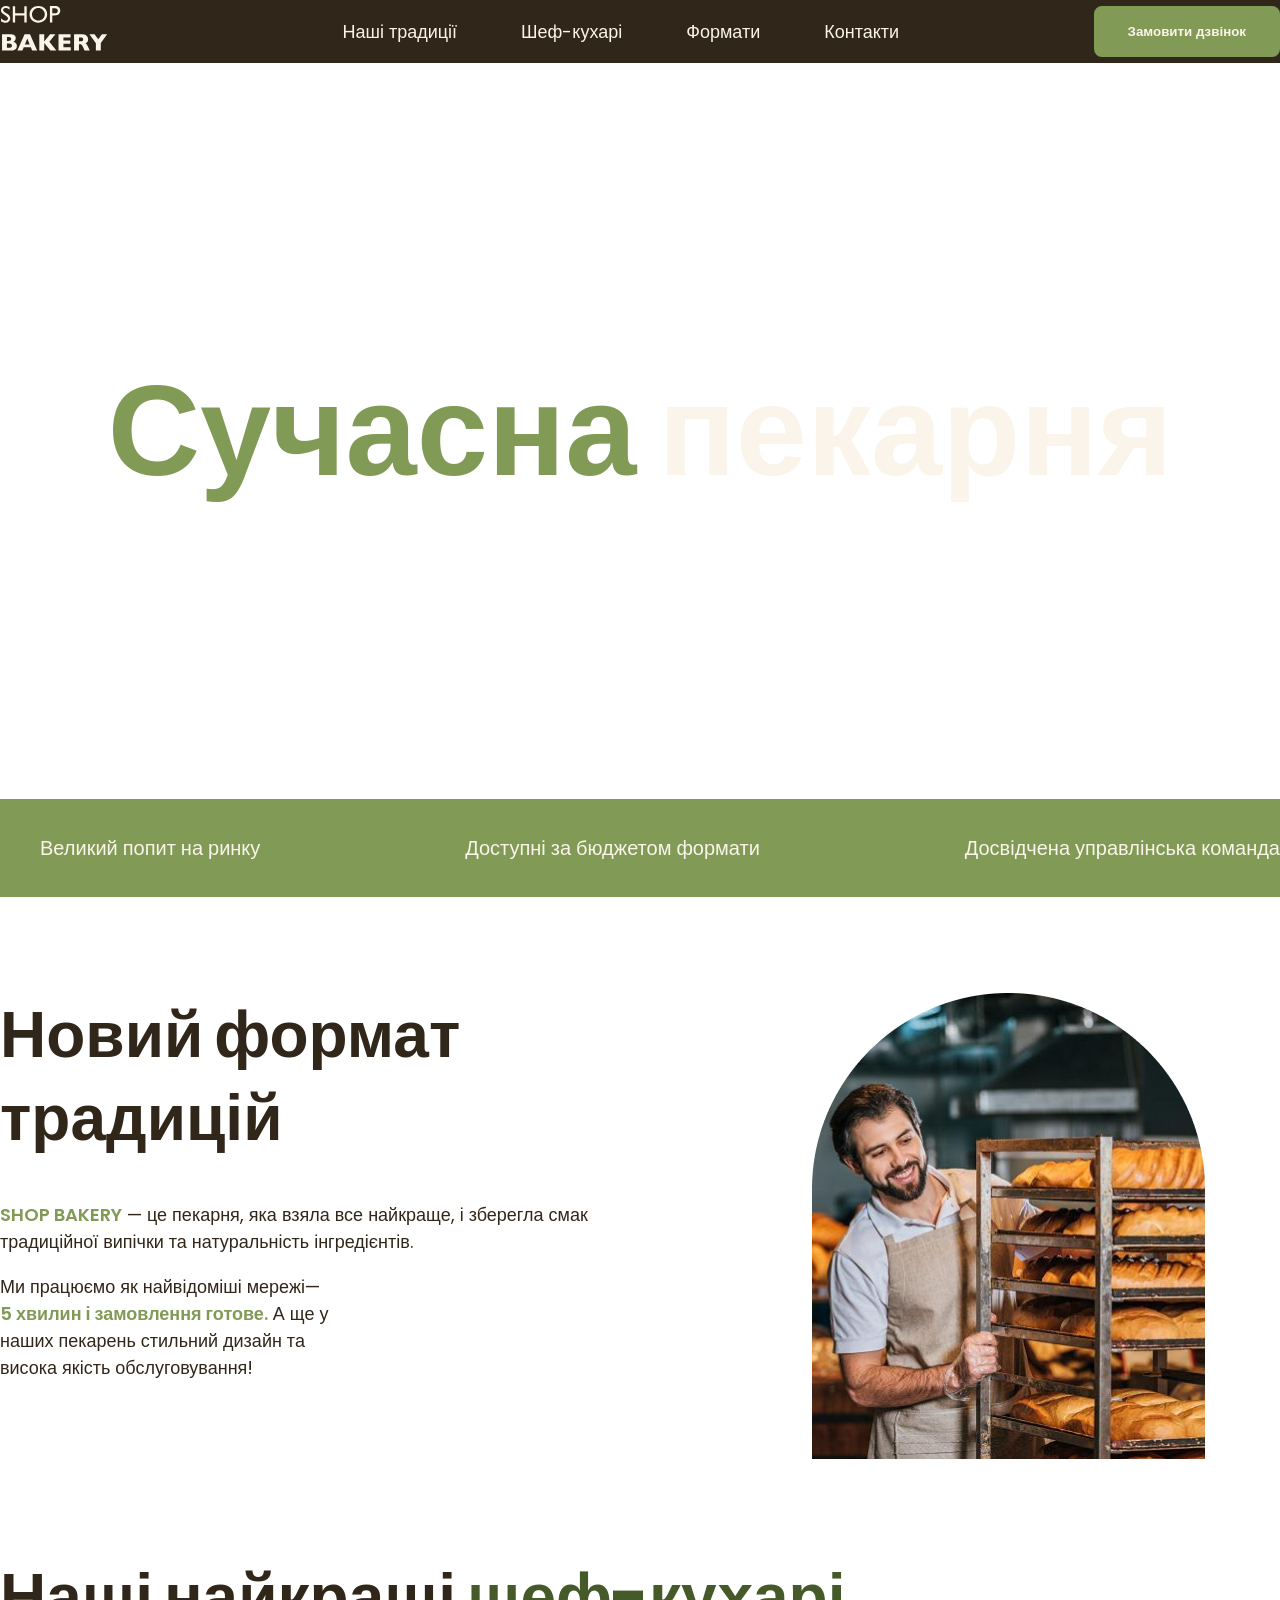
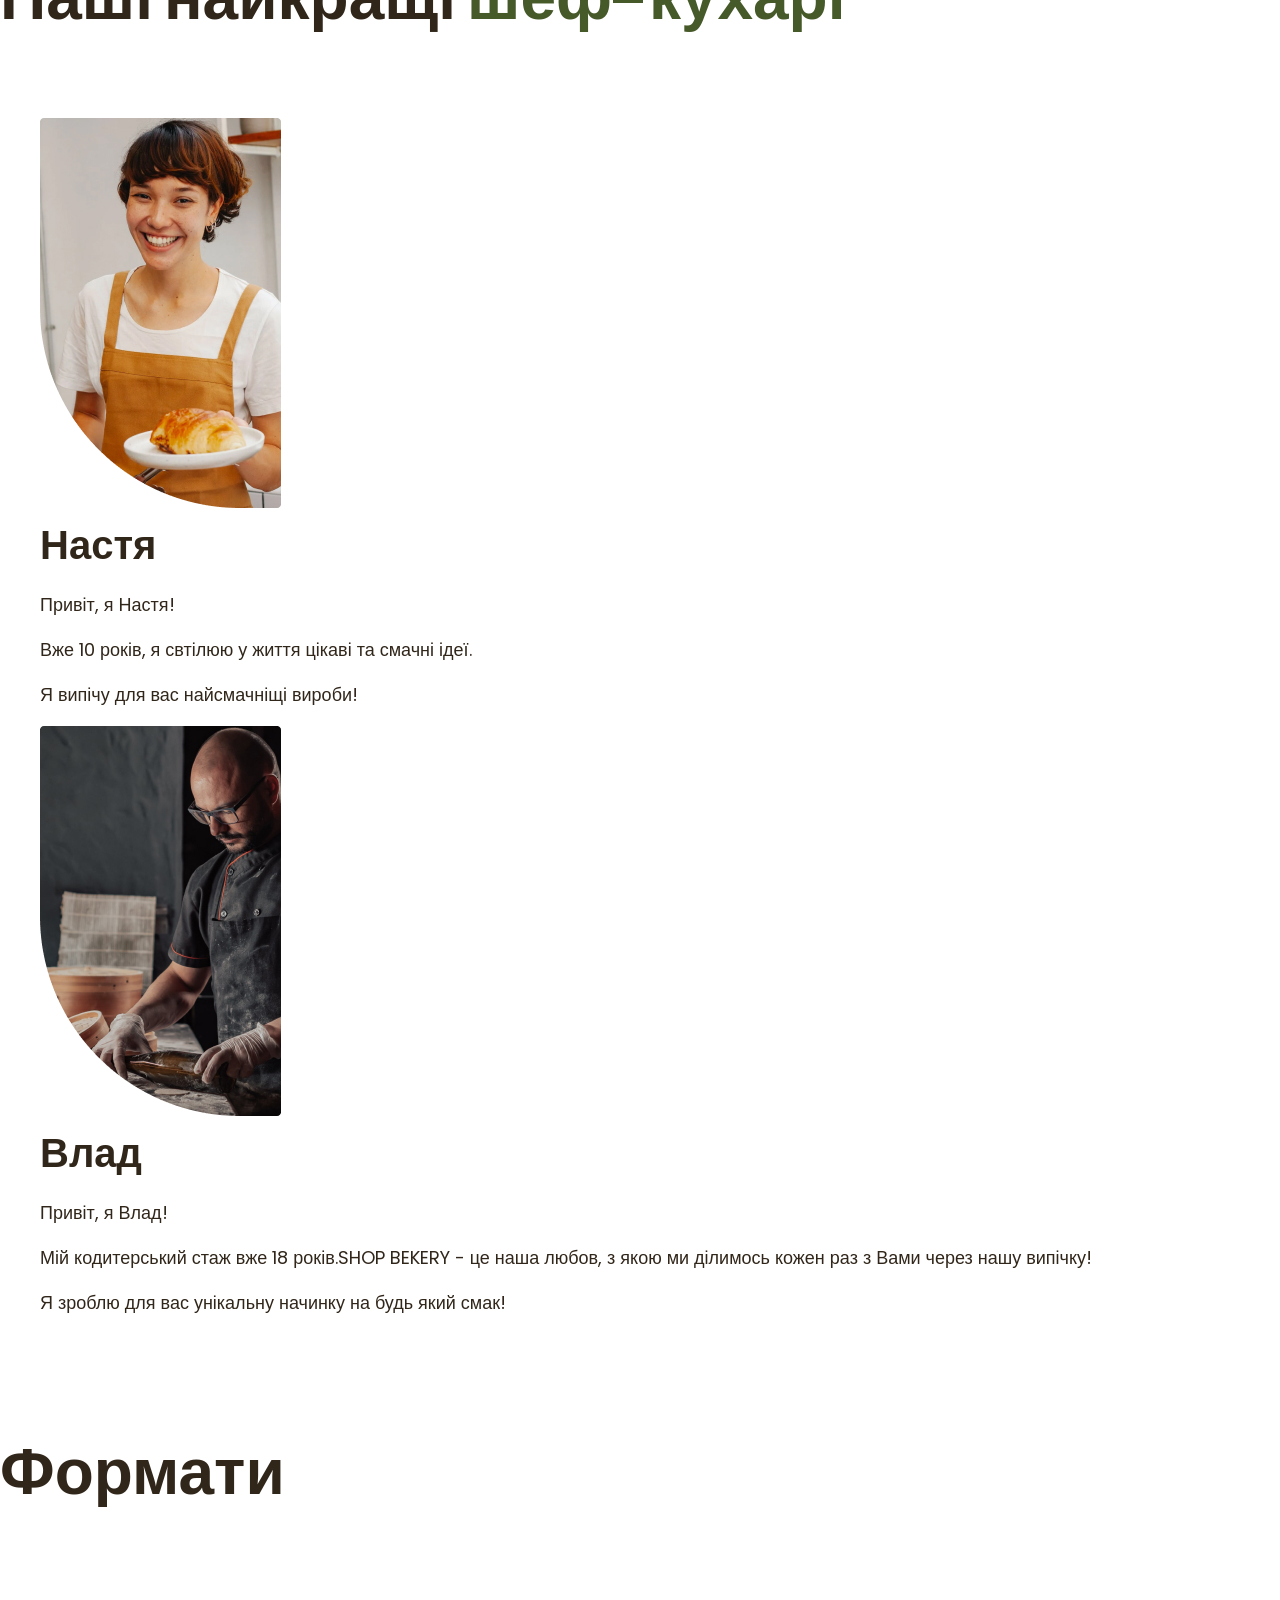
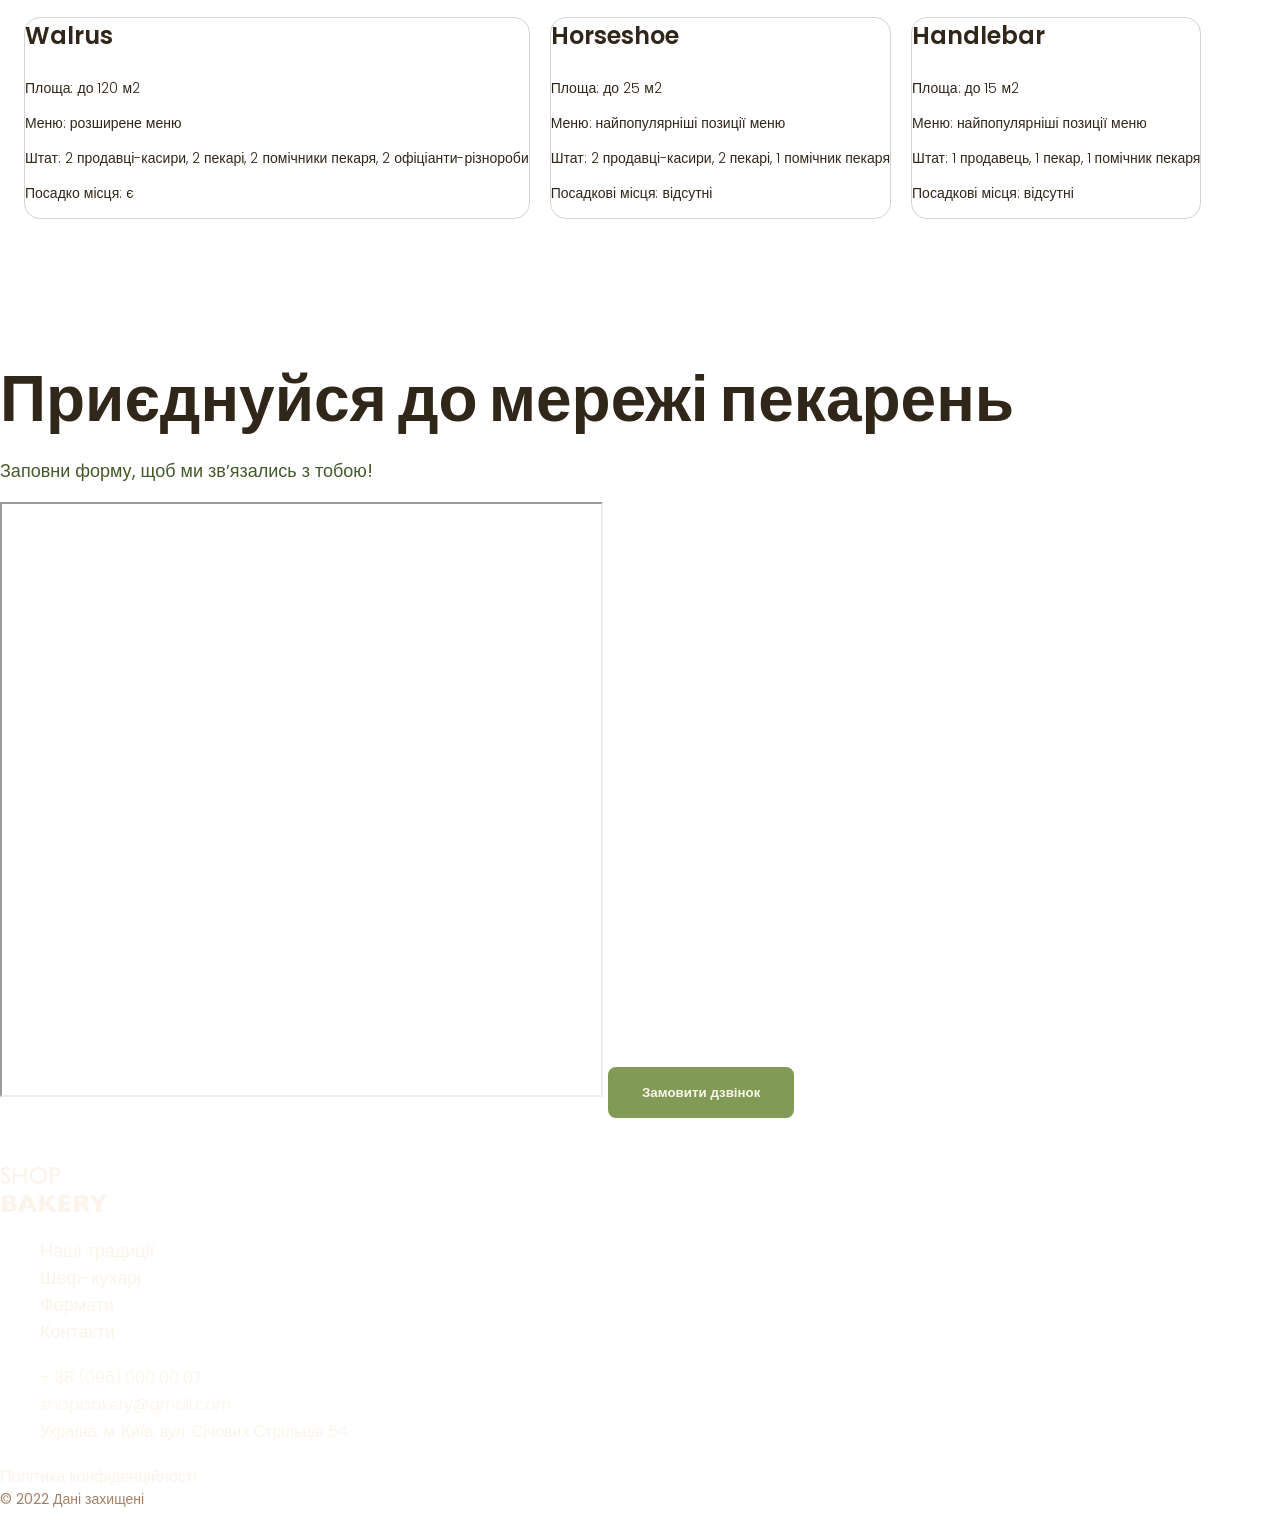
==== index.html @ 402d06da "CSS Flexbox" ====
<!DOCTYPE html>
<html lang="uk">
  <head>
    <link rel="stylesheet" href="styles.css" />
    <meta charset="UTF-8" />
    <meta name="viewport" content="width=device-width, initial-scale=1.0" />
    <title>Сучасна пекарня</title>
    <link rel="preconnect" href="https://fonts.googleapis.com" />
    <link rel="preconnect" href="https://fonts.gstatic.com" crossorigin />
    <link
      href="https://fonts.googleapis.com/css2?family=Poppins:wght@300;400;600;900&display=swap"
      rel="stylesheet"
    />
  </head>
  <body>
    <header class="heder">
      <div class="container">
        <div class="heder-container">
          <nav class="heder-nav">
            <a href="./index.html">
              <img src="./img/logo.svg" alt="logo Сучасна пекарня" />
            </a>
            <ul class="header-menu">
              <li>
                <a class="link" href="#traditions-section">Наші традиції</a>
              </li>
              <li><a class="link" href="#cookers-section">Шеф-кухарі</a></li>
              <li><a class="link" href="#forma-section">Формати</a></li>
              <li><a class="link" href="#contact-section">Контакти</a></li>
            </ul>
          </nav>
          <button class="button" type="button">Замовити дзвінок</button>
        </div>
      </div>
    </header>
    <main>
      <section class="hero-section">
        <div class="container">
          <h1 class="hero-title">
            <span class="accent">Сучасна</span> пекарня
          </h1>
        </div>
      </section>
      <section class="advantages-section">
        <div class="container">
          <h2 class="hidden">Наші переваги</h2>
          <ul class="advantagest-list">
            <li class="advantagest-item">Великий попит на ринку</li>
            <li class="advantagest-item">Доступні за бюджетом формати</li>
            <li class="advantagest-item">Досвідчена управлінська команда</li>
          </ul>
        </div>
      </section>
      <section class="traditions-section section" id="traditions-section">
        <div class="container">
          <div class="tradition-container">
            <div class="tradition-content">
            <h2 class="traditions-title sectoin-title">
              Новий формат традицій
            </h2>
            <p class="traditions-text">
              <span lang="en" class="brand uppercase">shop bakery</span> — це
              пекарня, яка взяла все найкраще, і зберегла смак <br> традиційної
              випічки та натуральність інгредієнтів.
            </p>
            <p class="traditions-text">
              Ми працюємо як найвідоміші мережі—
              <span class="brand">5 хвилин і замовлення готове.</span>
              А ще у наших пекарень стильний дизайн та висока якість
              обслуговування!
            </p>
            </div>
              <img src="./img/pecar-man.jpg" alt="чоловік пекар" />
            
          </div>
        </div>
      </section>
      <section class="section" id="cookers-section">
        <div class="container">
          <h2 class="cookers-h2 sectoin-title">
            Наші найкращі <span class="accent">шеф-кухарі</span>
          </h2>
          <ul>
            <li>
              <article>
                <img src="./img/nast9.jpg" alt="Настя" />
                <h3 class="cookers-title">Настя</h3>
                <p>Привіт, я Настя!</p>
                <p>Вже 10 років, я свтілюю у життя цікаві та смачні ідеї.</p>
                <p>Я випічу для вас найсмачніщі вироби!</p>
              </article>
            </li>
            <li>
              <article>
                <img src="./img/vlad.jpg" alt="Влад" />
                <h3 class="cookers-title">Влад</h3>
                <p>Привіт, я Влад!</p>
                <p>
                  Мій кодитерський стаж вже 18 років.SHOP BEKERY - це наша
                  любов, з якою ми ділимось кожен раз з Вами через нашу випічку!
                </p>
                <p>Я зроблю для вас унікальну начинку на будь який смак!</p>
              </article>
            </li>
          </ul>
        </div>
      </section>
      <section class="section" id="forma-section">
        <div class="container">
          <h2 class="format-h2 sectoin-title">Формати</h2>
          <ul class="format-list">
            <li>
              <article class="format-card">
                <h3 lang="en" class="format-title">Walrus</h3>
                <div class="format-text">
                  <p>Площа: до 120 м2</p>
                  <p>Меню: розширене меню</p>
                  <p>
                    Штат: 2 продавці-касири, 2 пекарі, 2 помічники пекаря, 2
                    офіціанти-різнороби
                  </p>
                  <p>Посадко місця: є</p>
                </div>
              </article>
            </li>
            <li>
              <article class="format-card">
                <h3 lang="en" class="format-title">Horseshoe</h3>
                <div class="format-text">
                  <p>Площа: до 25 м2</p>
                  <p>Меню: найпопулярніші позиції меню</p>
                  <p>Штат: 2 продавці-касири, 2 пекарі, 1 помічник пекаря</p>
                  <p>Посадкові місця: відсутні</p>
                </div>
              </article class="format-card">
            </li>
            <li>
              <article class="format-card">
                <h3 lang="en" class="format-title">Handlebar</h3>
                <div class="format-text">
                  <p>Площа: до 15 м2</p>
                  <p>Меню: найпопулярніші позиції меню</p>
                  <p>Штат: 1 продавець, 1 пекар, 1 помічник пекаря</p>
                  <p>Посадкові місця: відсутні</p>
                </div>
              </article>
            </li>
          </ul>
        </div>
      </section>
      <section class="section" id="contact-section">
        <div class="container">
          <h2 class="contact-title sectoin-title">
            Приєднуйся до мережі пекарень
          </h2>
          <p class="section-listed">
            Заповни форму, щоб ми звʼязались з тобою!
          </p>
          <iframe
            src="https://www.google.com/maps/embed?pb=!1m18!1m12!1m3!1d6041.445000286979!2d30.484851695589185!3d50.45758835820487!2m3!1f0!2f0!3f0!3m2!1i1024!2i768!4f13.1!3m3!1m2!1s0x40d4ce637bfe1717%3A0x5370c2254ad1b952!2z0YPQuy4g0KHQtdGH0LXQstGL0YUg0KHRgtGA0LXQu9GM0YbQvtCyLCA1NCwg0JrQuNC10LIsIDAyMDAw!5e0!3m2!1sru!2sua!4v1701702461456!5m2!1sru!2sua"
            width="603"
            height="595"
            allowfullscreen=""
            loading="lazy"
            referrerpolicy="no-referrer-when-downgrade"
          ></iframe>
          <button class="button" type="button">Замовити дзвінок</button>
        </div>
      </section>
    </main>
    <footer>
      <div class="container">
        <nav>
          <a href="./index.html">
            <img src="./img/logo.svg" alt="logo Сучасна пекарня" />
          </a>
          <ul>
            <li>
              <a class="link" href="#traditions-section">Наші традиції</a>
            </li>
            <li><a class="link" href="#cookers-section">Шеф-кухарі</a></li>
            <li><a class="link" href="#forma-section">Формати</a></li>
            <li><a class="link" href="#contact-section">Контакти</a></li>
          </ul>
        </nav>
        <address>
          <ul>
            <li>
              <a class="adres-link" href="tel:+380960000007"
                >+ 38 (096) 000 00 07</a
              >
            </li>
            <li>
              <a class="adres-link" href="mailto:shopbakery@gmail.com"
                >shopbakery@gmail.com</a
              >
            </li>
            <li>
              <a
                class="adres-link"
                href="https://maps.app.goo.gl/jxz8nroeP9KBY1YF8"
                target="_blank"
                >Україна, м. Київ, вул. Січових Стрільців 54</a
              >
            </li>
            <li>
              <a href="#">
                <!-- Instagram icon -->
              </a>
            </li>
            <li>
              <a href="#">
                <!-- facebook icon -->
              </a>
            </li>
          </ul>
          <a class="adres-link" href="#" target="_blank"
            >Політика конфіденційності</a
          >
          <p class="adres-copyright">&copy; 2022 Дані захищені</p>
        </address>
      </div>
    </footer>
  </body>
</html>
---- styles.css ----
/* container */
:root {
  --color-primary-dark: #31261a;
  --color-primary-light: #faf4ea;
  --color-brand-dark: #465929;
  --color-brand-light: #819b57;
}

/* Bace */
* {
  box-sizing: border-box;
}
body {
  color: var(--color-primary-dark);
  font-family: "Poppins", sans-serif;
  font-size: 18px;
  font-weight: 400;
  line-height: 1.5;
  margin: 0;
}
address {
  font-style: normal;
}
ul {
  list-style-type: none;
}
h1,
h2,
h3,
h4,
h5,
h6,
p {
  margin-top: 0;
}
.hidden {
  position: absolute;
  left: -10000px;
  top: auto;
  width: 1px;
  height: 1px;
  overflow: hidden;
}
.container {
  width: 100%;
  max-width: 1300px;
  margin: 0 auto;
}
/* button */
.button {
  color: var(--color-primary-light);
  background: var(--color-brand-light);
  border: 2px solid var(--color-brand-light);
  border-radius: 8px;
  cursor: pointer;
  font-weight: 600;
  padding: 16px 32px;
}
.button:hover {
  background-color: transparent;
  color: var(--color-brand-dark);
}
/* link */
.link {
  color: var(--color-primary-light);
  text-decoration: none;
}
.link:hover {
  color: var(--color-brand-light);
}
/* Heder */

.header-menu {
  display: flex;
  gap: 64px;
  flex-grow: 1;
  justify-content: center;
}
.heder-container {
  display: flex;
  align-items: center;
  gap: 40px;
}
.heder-nav {
  display: flex;
  align-items: center;
  flex-grow: 1;
  gap: 40px;
}
.heder {
  background-color: #31261a;
}
/* Hero section */
.hero-title {
  color: var(--color-primary-light);
  text-align: center;
  font-size: 128px;
  font-weight: 900;
  margin-bottom: 0;
}
.hero-title .accent {
  color: var(--color-brand-light);
}
.sectoin-title .accent {
  color: var(--color-brand-dark);
}
/* Advantages section */
.advantagest-list {
  display: flex;
  justify-content: space-between;

  gap: 40px;
}
.advantagest-item {
  color: var(--color-primary-light);
  font-size: 20px;
  font-weight: 300;
}
.sectoin-title {
  color: var(--color-primary-dark);
  font-size: 64px;
  font-weight: 900;
  line-height: 1.3;
}
/* traditions-section */
.traditions-text .brand {
  color: var(--color-brand-light);
  font-weight: 600;
}
.traditions-text .uppercase {
  color: var(--color-brand-light);
  text-transform: uppercase;
  font-weight: 600;
}
/* cookers-section */
.cookers-title {
  font-weight: 600;
  font-size: 40px;
  margin-bottom: 16px;
}
/* format */
.format-h2 {
  margin-bottom: 80px;
}
.format-title {
  /* color: var(--color-primary-light); */
  font-weight: 600;
  font-size: 24px;
}
.format-text {
  /* color: var(--color-primary-light); */
  font-weight: 300;
  font-size: 14px;
}
.section-listed {
  color: var(--color-brand-dark);
}
footer {
  color: var(--color-primary-light);
}
.adres-link {
  color: var(--color-primary-light);
  font-weight: 300;
  font-size: 16px;
  text-decoration: none;
}
.adres-link:hover {
  color: var(--color-brand-light);
}
.adres-copyright {
  color: #a18268;
  font-size: 14px;
  font-weight: 400;
}
.hero-section {
  padding: 272px 0;
}
.section {
  padding: 48px 0;
}
.traditions-section {
  padding-top: 96px;
}
.traditions-title {
  margin-bottom: 42px;
}
.cookers-h2 {
  margin-bottom: 80px;
}
.contact-title {
  margin-bottom: 16px;
}
.advantages-section {
  background-color: var(--color-brand-light);
  padding: 16px 0px;
}
.tradition-container {
  display: flex;
  gap: 40px;
  max-width: 1205px;
  justify-content: space-between;
}
.traditions-text:nth-child(3) {
  max-width: 335px;
}
.tradition-content {
  max-width: 710px;
}
.format-card {
  border-radius: 16px;
  border: 1px solid lightgray; /*remov*/
}
.format-list {
  display: flex;
  gap: 20px;
  padding: 24px;
}
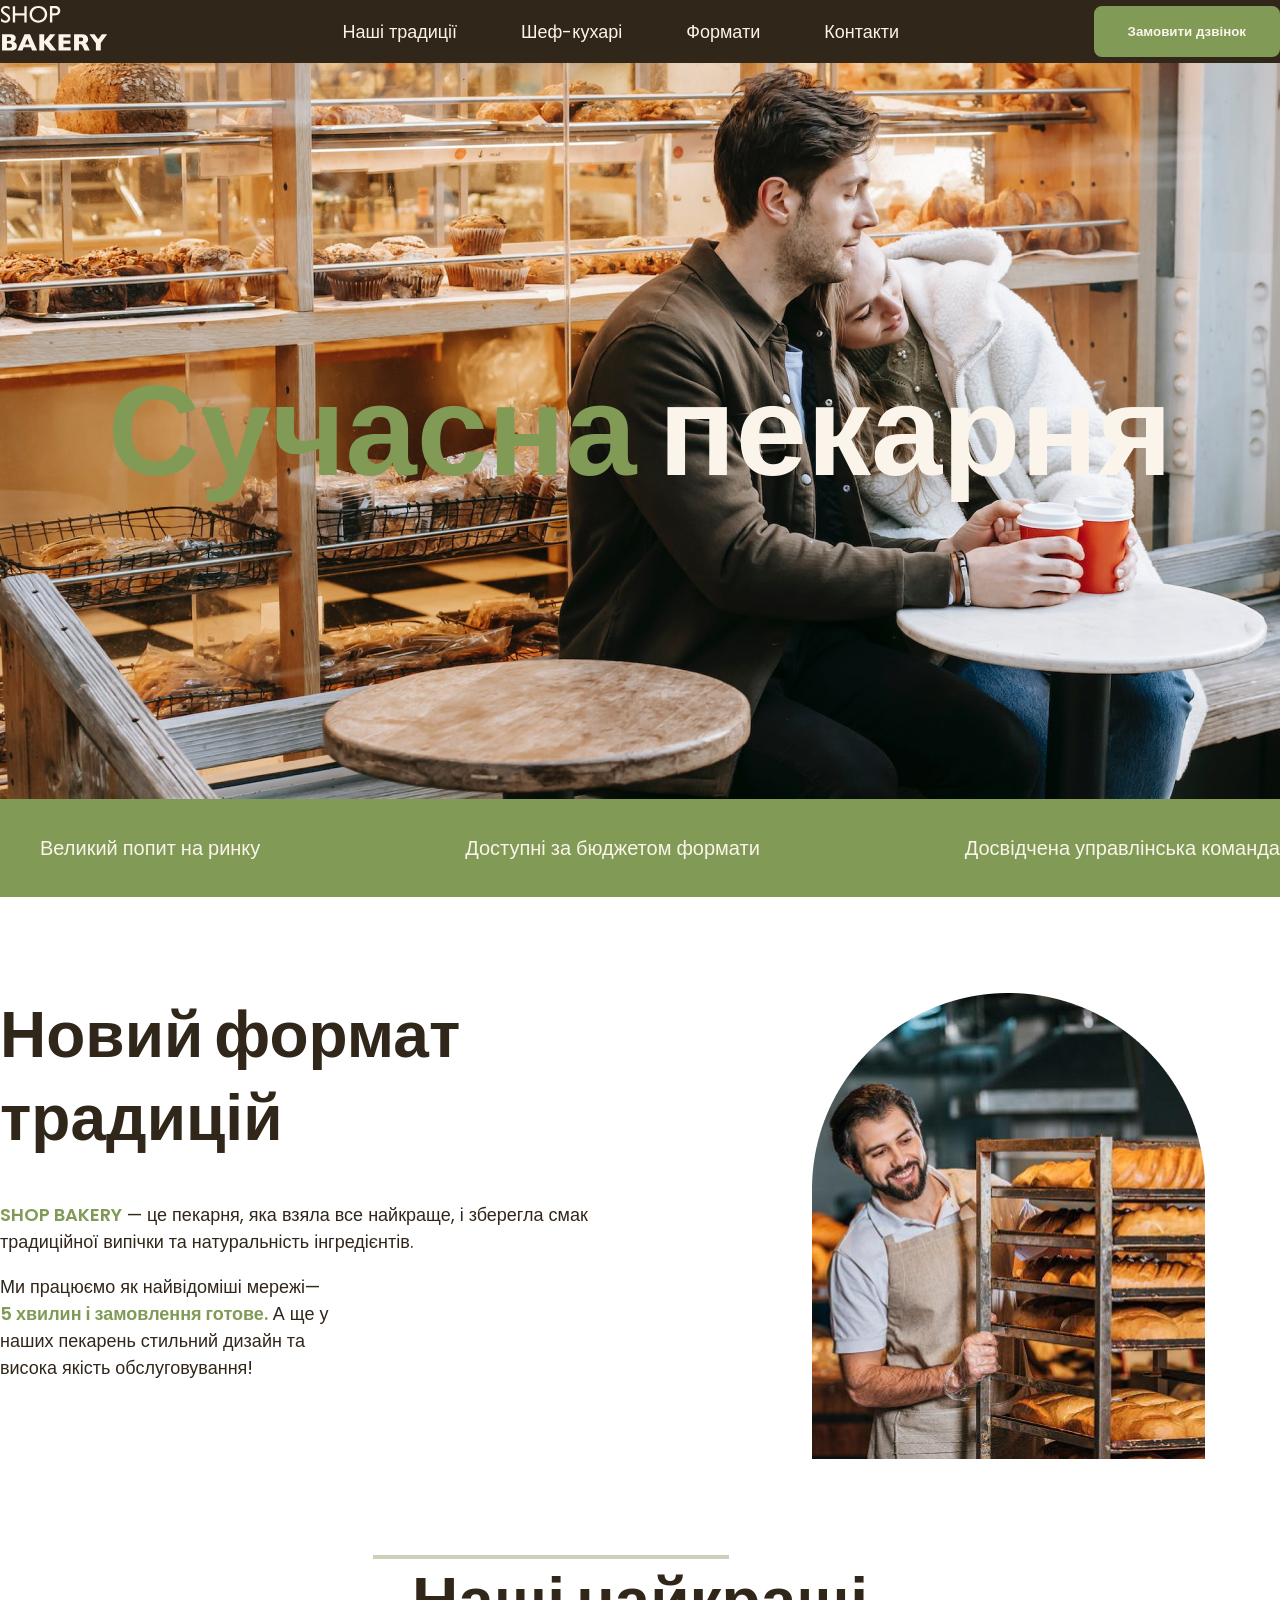
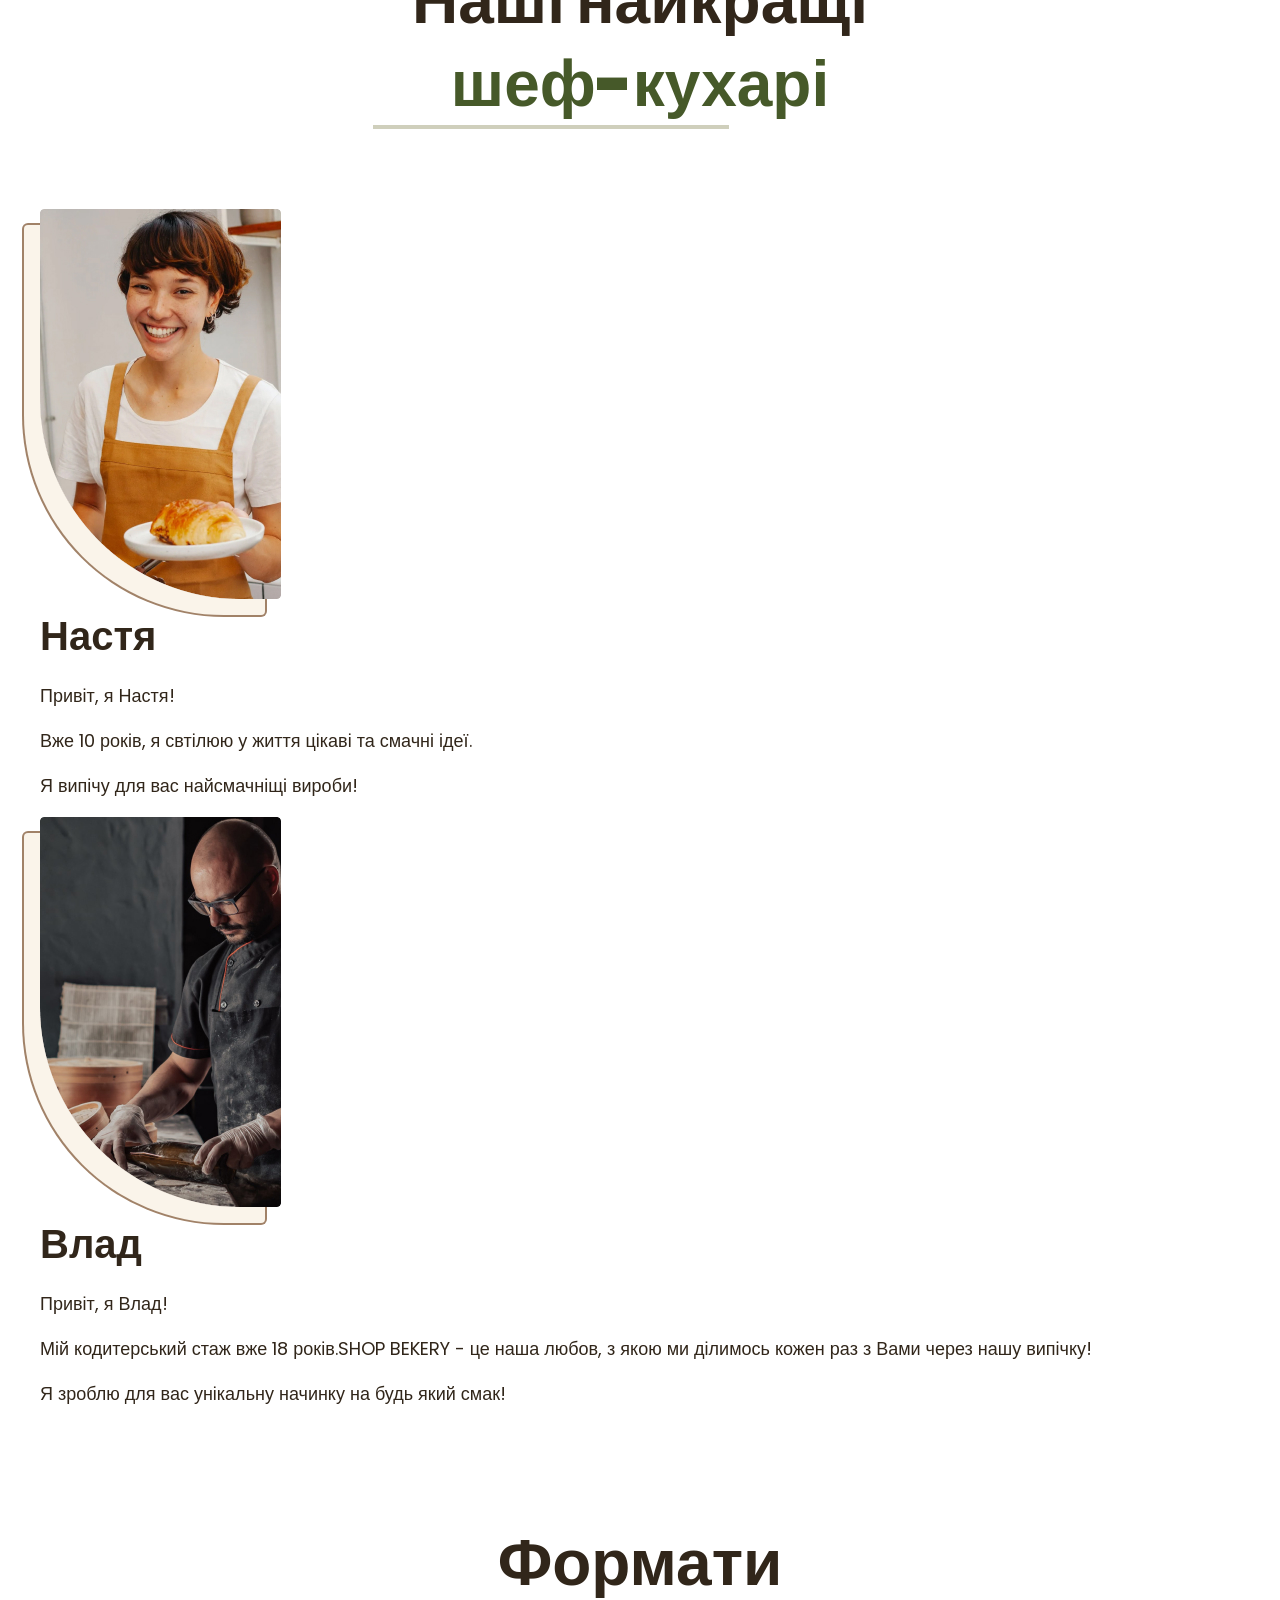
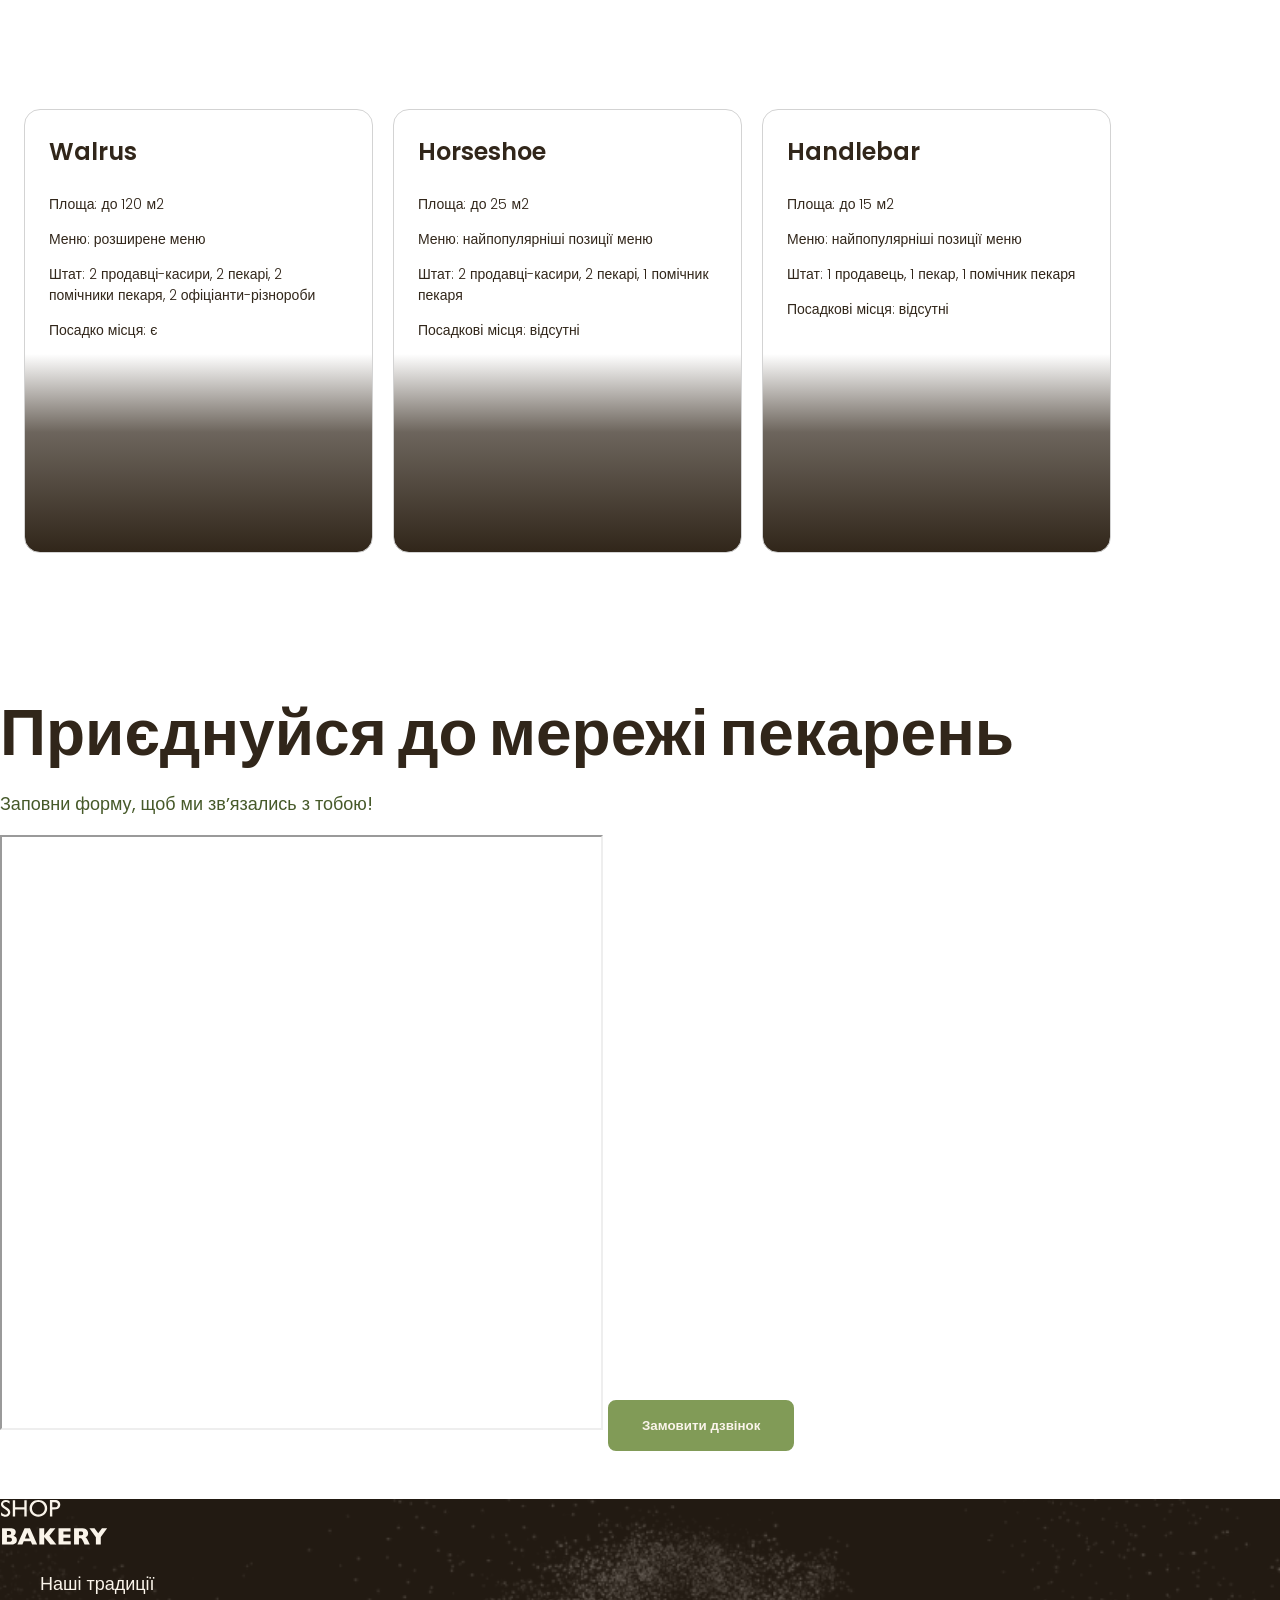
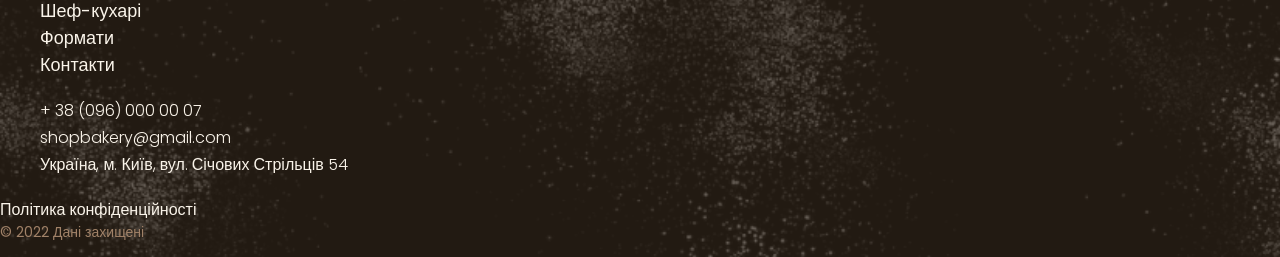
==== commit df3b9548: "CSS Grid" ====
--- a/index.html
+++ b/index.html
@@ -77,13 +77,14 @@
       </section>
       <section class="section" id="cookers-section">
         <div class="container">
-          <h2 class="cookers-h2 sectoin-title">
+
+          <h2 class="cookers-h2 sectoin-title accent">
             Наші найкращі <span class="accent">шеф-кухарі</span>
           </h2>
           <ul>
             <li>
               <article>
-                <img src="./img/nast9.jpg" alt="Настя" />
+                <img class="cookers-image" src="./img/nast9.jpg" alt="Настя" />
                 <h3 class="cookers-title">Настя</h3>
                 <p>Привіт, я Настя!</p>
                 <p>Вже 10 років, я свтілюю у життя цікаві та смачні ідеї.</p>
@@ -92,7 +93,7 @@
             </li>
             <li>
               <article>
-                <img src="./img/vlad.jpg" alt="Влад" />
+                <img class="cookers-image" src="./img/vlad.jpg" alt="Влад" />
                 <h3 class="cookers-title">Влад</h3>
                 <p>Привіт, я Влад!</p>
                 <p>
@@ -107,7 +108,7 @@
       </section>
       <section class="section" id="forma-section">
         <div class="container">
-          <h2 class="format-h2 sectoin-title">Формати</h2>
+          <h2 class="format-h2 sectoin-title accent">Формати</h2>
           <ul class="format-list">
             <li>
               <article class="format-card">
@@ -168,7 +169,7 @@
         </div>
       </section>
     </main>
-    <footer>
+    <footer class="footer">
       <div class="container">
         <nav>
           <a href="./index.html">
--- a/styles.css
+++ b/styles.css
@@ -91,6 +91,18 @@
   background-color: #31261a;
 }
 /* Hero section */
+.hero-section {
+  background-image: url(img/background-img.png);
+  background-repeat: no-repeat;
+  background-position: center top;
+  background-size: cover;
+
+  /* background-image: linear-gradient(102.76deg, rgba(18, 18, 17, 0.78) 2.03%, rgba(18, 18, 17, 0.6) 58.46%, rgba(18, 18, 17, 0) 90.36%); */
+
+  /* background-attachment: fixed; */
+  padding: 272px 0;
+}
+
 .hero-title {
   color: var(--color-primary-light);
   text-align: center;
@@ -115,6 +127,9 @@
   color: var(--color-primary-light);
   font-size: 20px;
   font-weight: 300;
+}
+.sectoin-title.accent {
+  text-align: center;
 }
 .sectoin-title {
   color: var(--color-primary-dark);
@@ -132,6 +147,18 @@
   text-transform: uppercase;
   font-weight: 600;
 }
+.cookers-h2::before {
+  content: "";
+  display: block;
+  width: 352px;
+  border: 2px solid #cfcfbc;
+}
+.cookers-h2::after {
+  content: "";
+  display: block;
+  width: 352px;
+  border: 2px solid #cfcfbc;
+}
 /* cookers-section */
 .cookers-title {
   font-weight: 600;
@@ -155,8 +182,14 @@
 .section-listed {
   color: var(--color-brand-dark);
 }
-footer {
-  color: var(--color-primary-light);
+.footer {
+  background-color: var(--color-primary-dark);
+  background-image: url(/img/footer-back.png);
+  background-repeat: no-repeat;
+  background-size: cover;
+  background-position: center;
+  display: flex;
+  /* color: var(--color-primary-light); */
 }
 .adres-link {
   color: var(--color-primary-light);
@@ -172,9 +205,7 @@
   font-size: 14px;
   font-weight: 400;
 }
-.hero-section {
-  padding: 272px 0;
-}
+
 .section {
   padding: 48px 0;
 }
@@ -185,7 +216,8 @@
   margin-bottom: 42px;
 }
 .cookers-h2 {
-  margin-bottom: 80px;
+  max-width: 535px;
+  margin: 0 auto 80px;
 }
 .contact-title {
   margin-bottom: 16px;
@@ -207,6 +239,16 @@
   max-width: 710px;
 }
 .format-card {
+  background-image: linear-gradient(
+    180deg,
+    rgba(49, 38, 26, 0) 55.21%,
+    rgba(49, 38, 26, 0.71) 72.92%,
+    #31261a 100%
+  );
+  height: 444px;
+  width: 349px;
+  padding: 24px;
+  /* background-image: url('img/warlus.jpg'); */
   border-radius: 16px;
   border: 1px solid lightgray; /*remov*/
 }
@@ -215,3 +257,10 @@
   gap: 20px;
   padding: 24px;
 }
+.cookers-image {
+  border-radius: 4px 4px 4px 200px;
+  box-shadow: -16px 16px 0 0 var(--color-primary-light), -16px 16px 0 2px #A18268;
+
+
+
+}
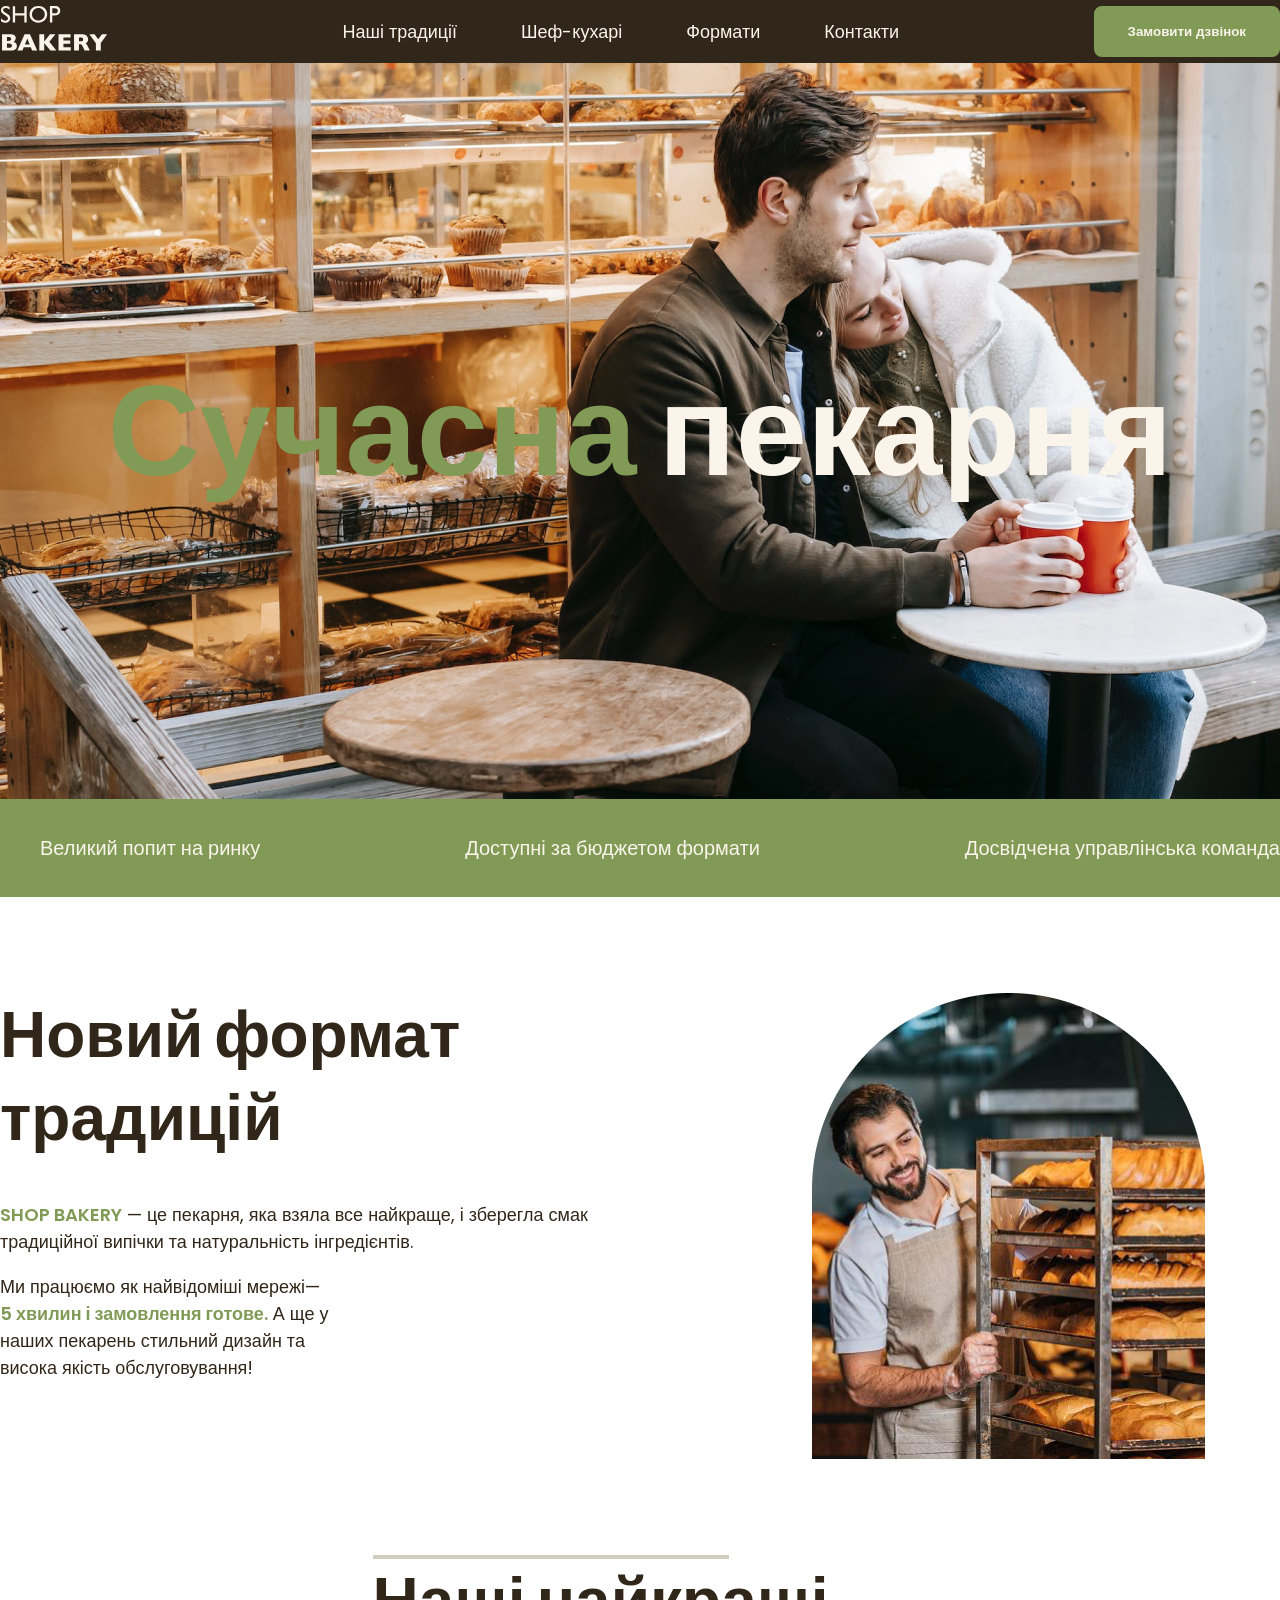
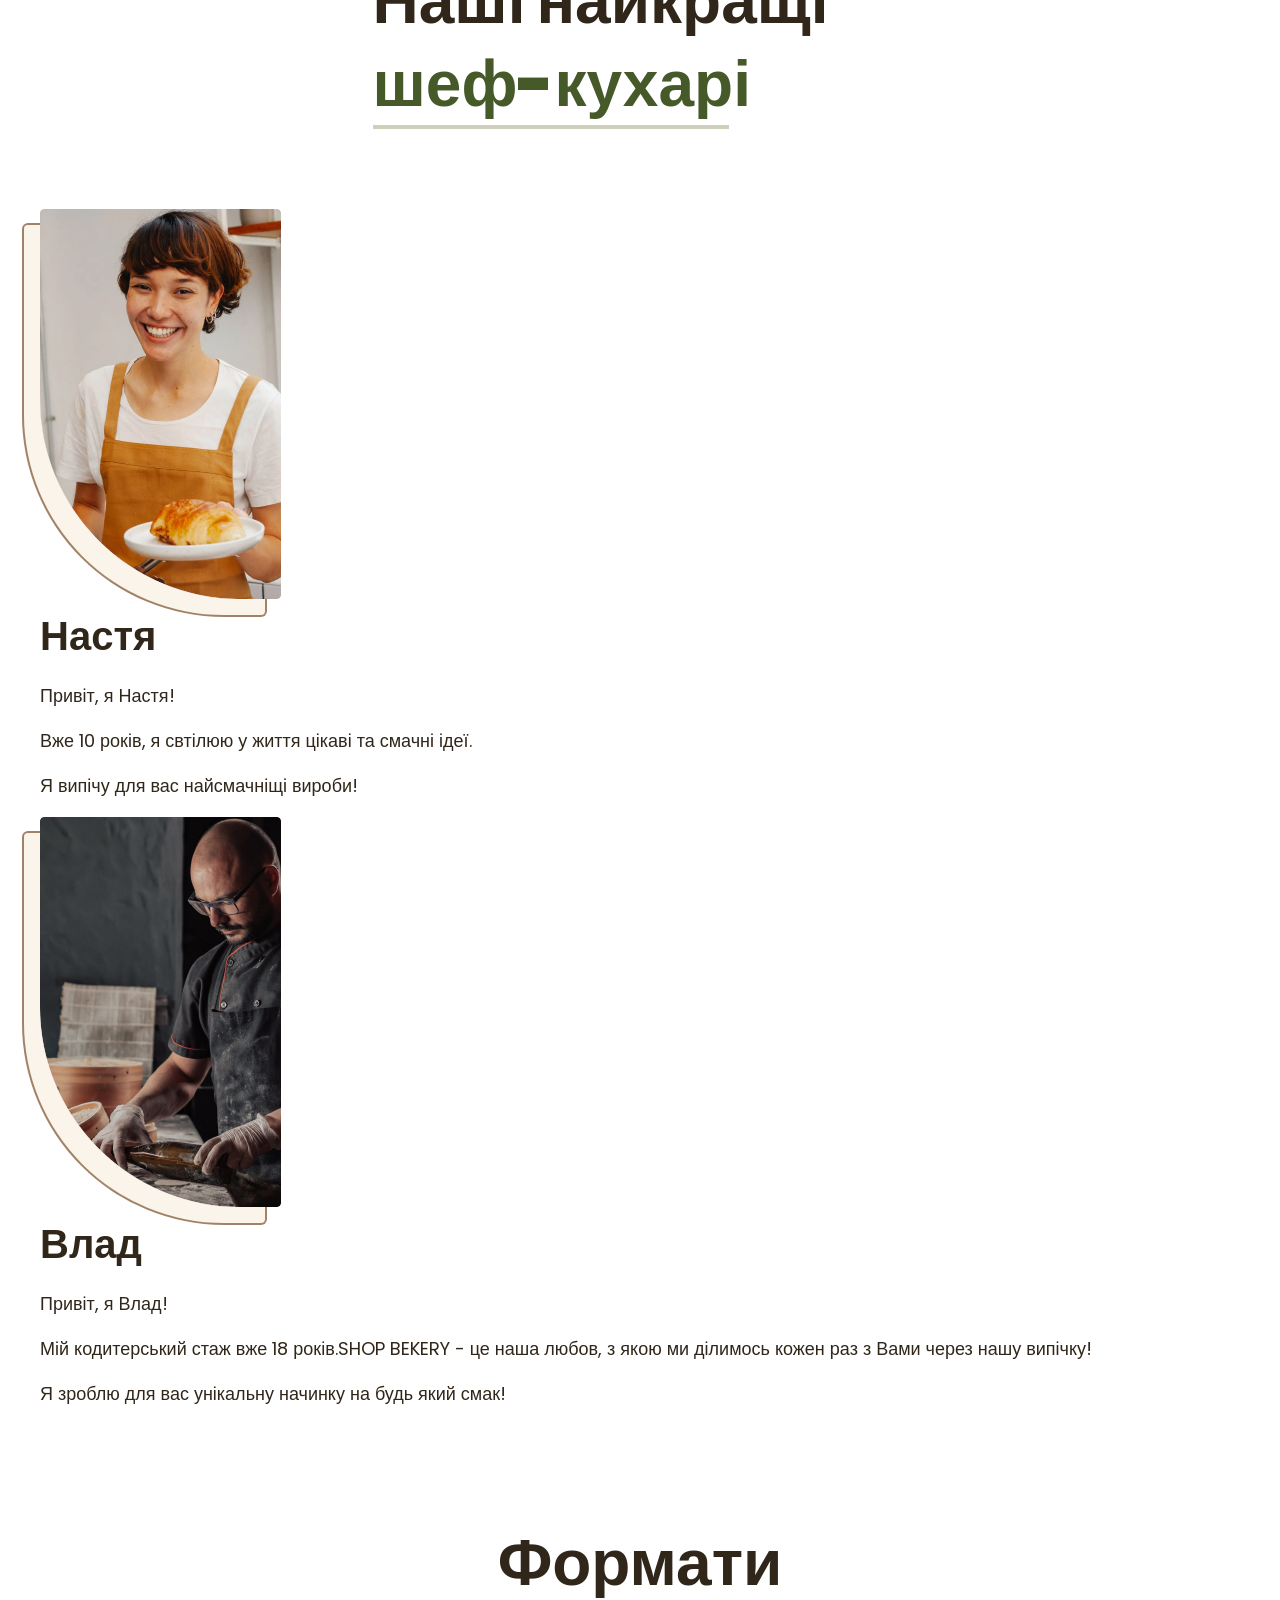
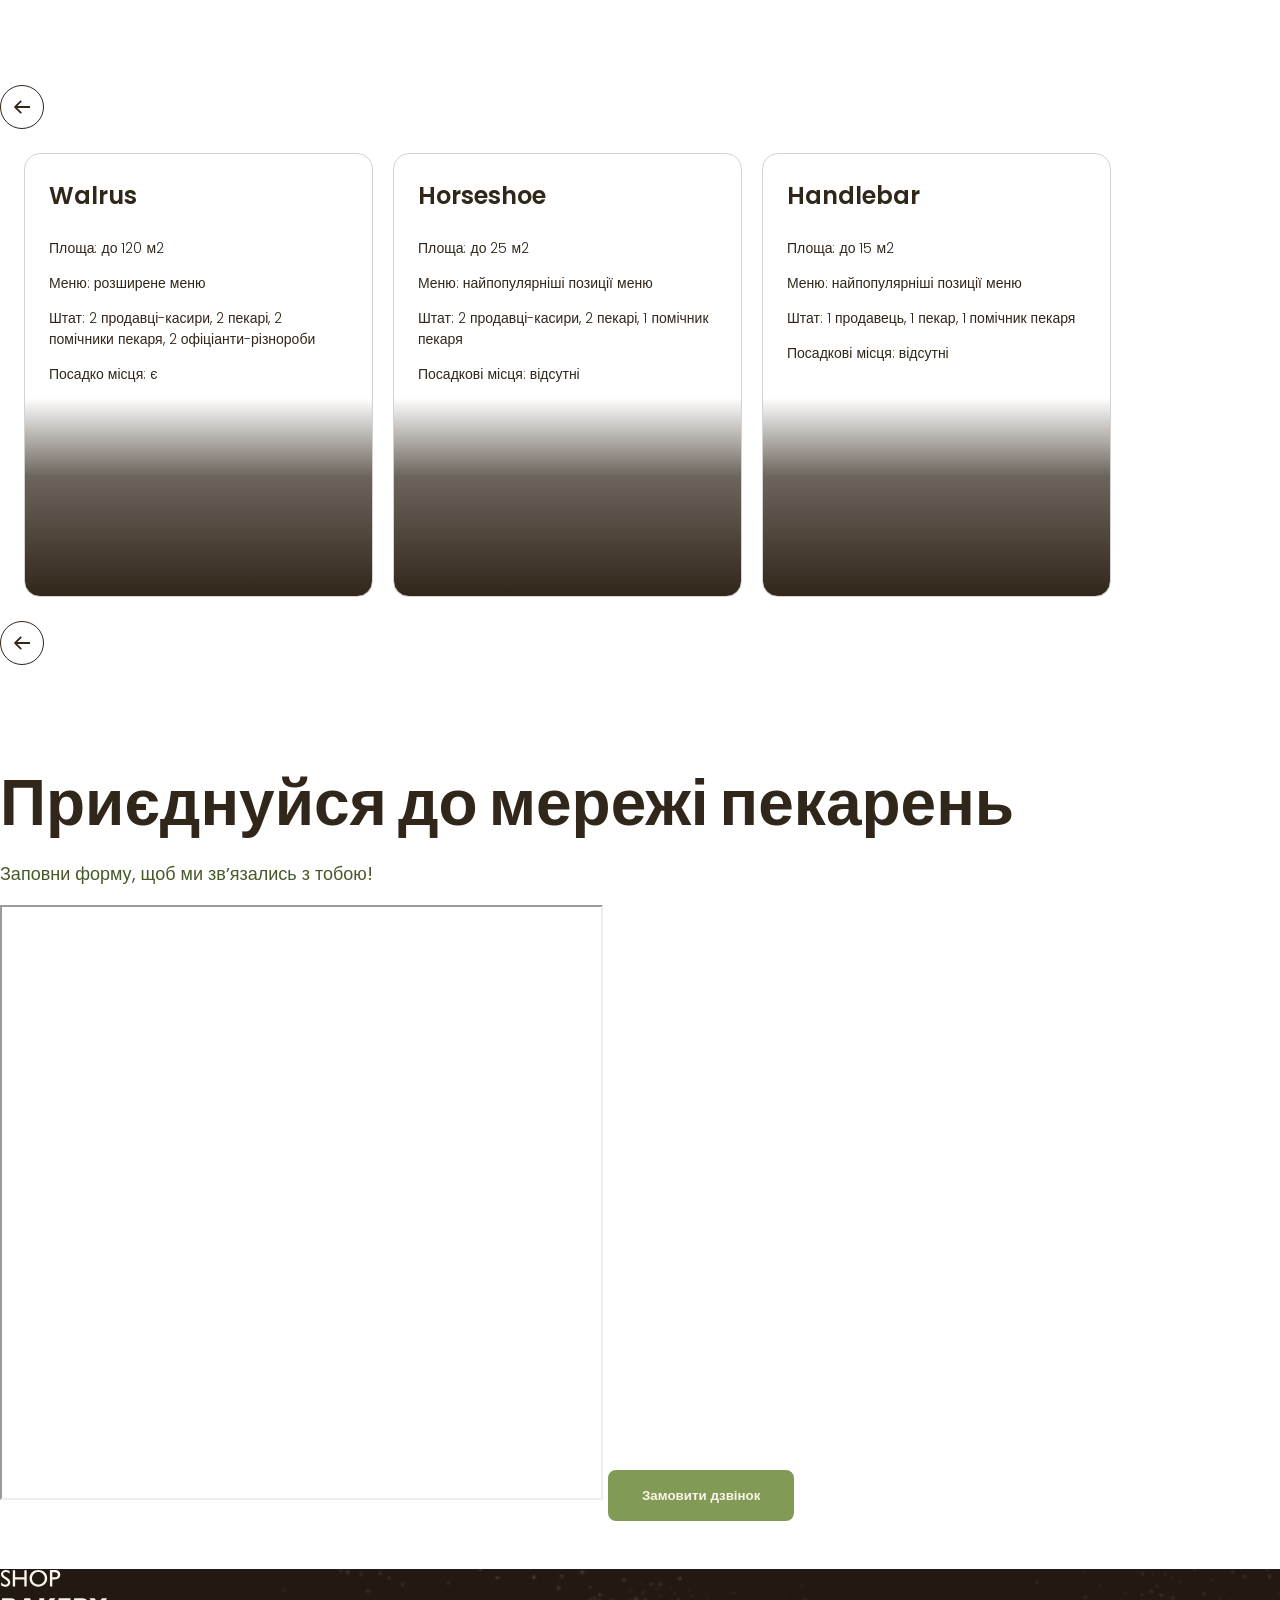
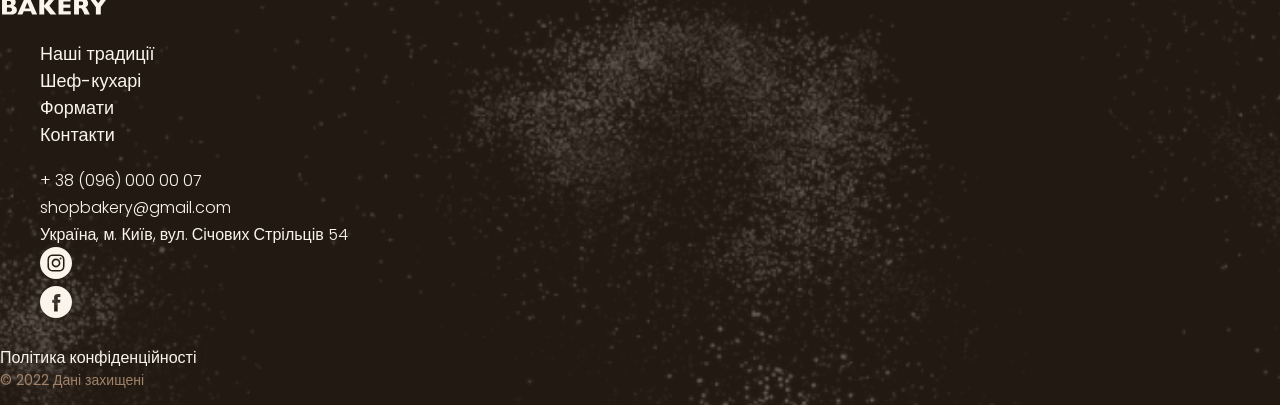
==== commit 74263cd2: "Decorative effects" ====
--- a/index.html
+++ b/index.html
@@ -108,7 +108,12 @@
       </section>
       <section class="section" id="forma-section">
         <div class="container">
-          <h2 class="format-h2 sectoin-title accent">Формати</h2>
+          <h2 class="format-h2 sectoin-title accent center">Формати</h2>
+          <button class="carousel-button" type="button">
+            <svg width="16" height="16">
+                  <use href="./img/icons.svg#icon-Arrow"></use> 
+                  </svg>
+          </button>
           <ul class="format-list">
             <li>
               <article class="format-card">
@@ -147,6 +152,11 @@
               </article>
             </li>
           </ul>
+           <button class="carousel-button" type="button">
+            <svg width="16" height="16">
+                  <use href="./img/icons.svg#icon-Arrow"></use> 
+                  </svg>
+          </button>
         </div>
       </section>
       <section class="section" id="contact-section">
@@ -206,12 +216,16 @@
             </li>
             <li>
               <a href="#">
-                <!-- Instagram icon -->
+                <svg class="adress-icon" width="32" height="32">
+                  <use href="./img/icons.svg#icon-instagram"></use> 
+                  </svg>
               </a>
             </li>
             <li>
               <a href="#">
-                <!-- facebook icon -->
+                <svg class="adress-icon" width="32" height="32">
+                  <use href="./img/icons.svg#icon-facebook"></use> 
+                  </svg>
               </a>
             </li>
           </ul>
--- a/styles.css
+++ b/styles.css
@@ -128,7 +128,7 @@
   font-size: 20px;
   font-weight: 300;
 }
-.sectoin-title.accent {
+.sectoin-title.center {
   text-align: center;
 }
 .sectoin-title {
@@ -256,11 +256,31 @@
   display: flex;
   gap: 20px;
   padding: 24px;
+  margin: 0px;
 }
 .cookers-image {
   border-radius: 4px 4px 4px 200px;
-  box-shadow: -16px 16px 0 0 var(--color-primary-light), -16px 16px 0 2px #A18268;
-
-
-
-}
+  box-shadow: -16px 16px 0 0 var(--color-primary-light),
+    -16px 16px 0 2px #a18268;
+}
+.adress-icon {
+  fill: var(--color-primary-light);
+}
+.carousel-button {
+  cursor: pointer;
+  display: flex;
+  align-items: center;
+  justify-content: center;
+  width: 44px;
+  height: 44px;
+  border-radius: 50%;
+  background-color: transparent;
+  border: 1px solid var(--color-primary-dark);
+  fill: var(--color-primary-dark);
+}
+.carousel-button:hover{
+  background-color: var(--color-primary-dark);
+  fill: var(--color-primary-light);
+}
+
+
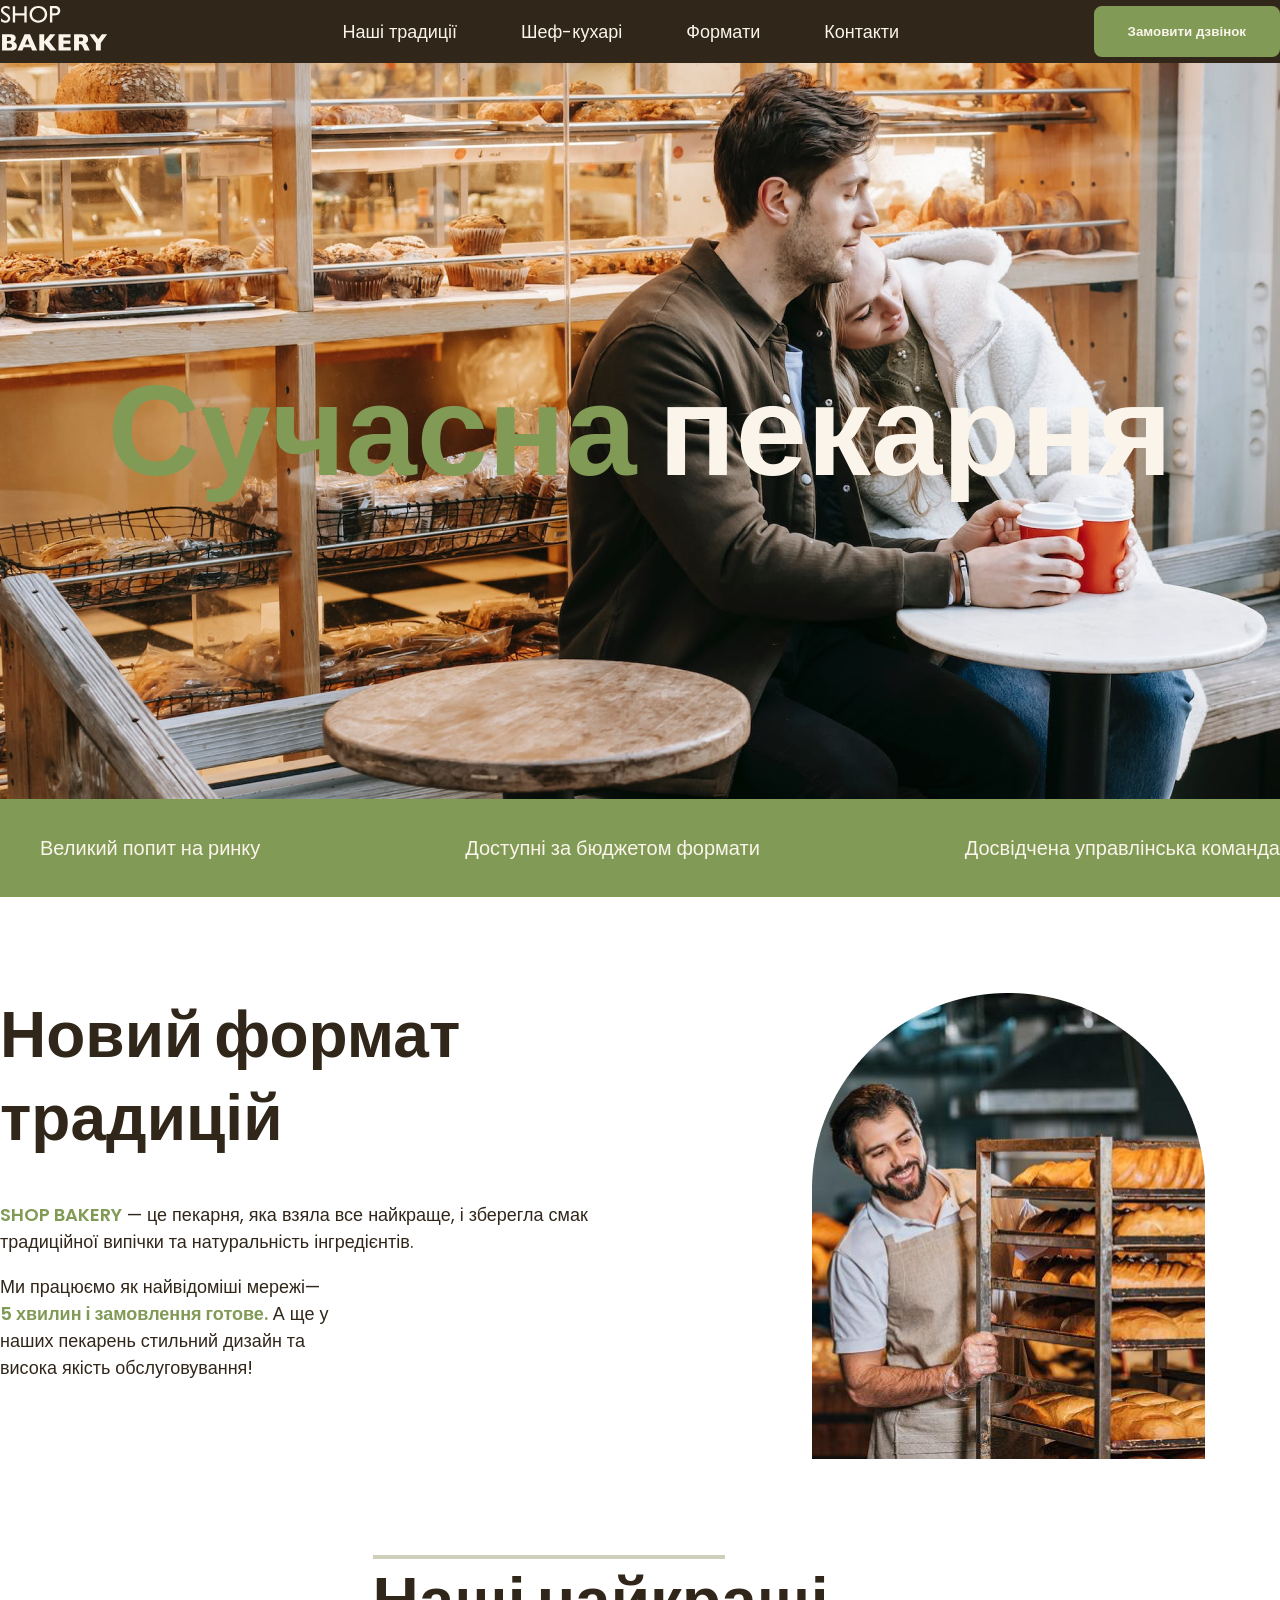
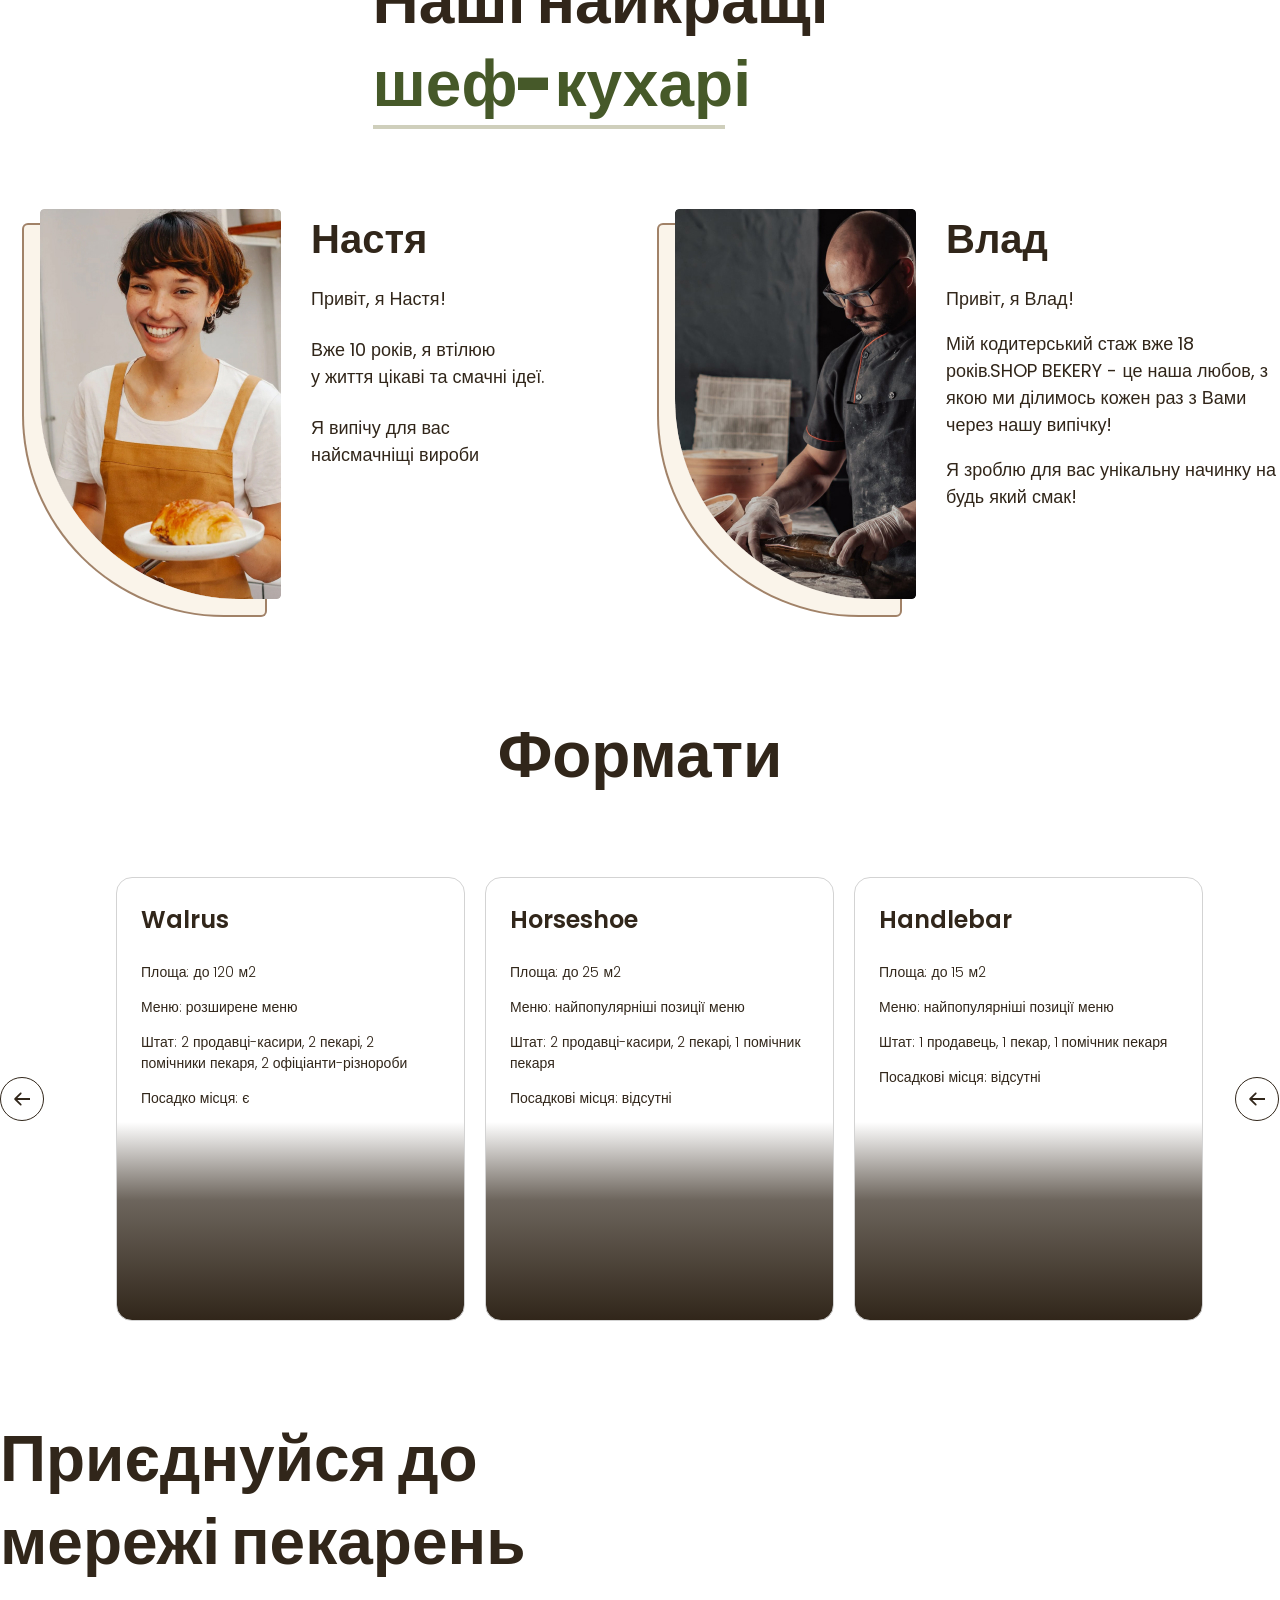
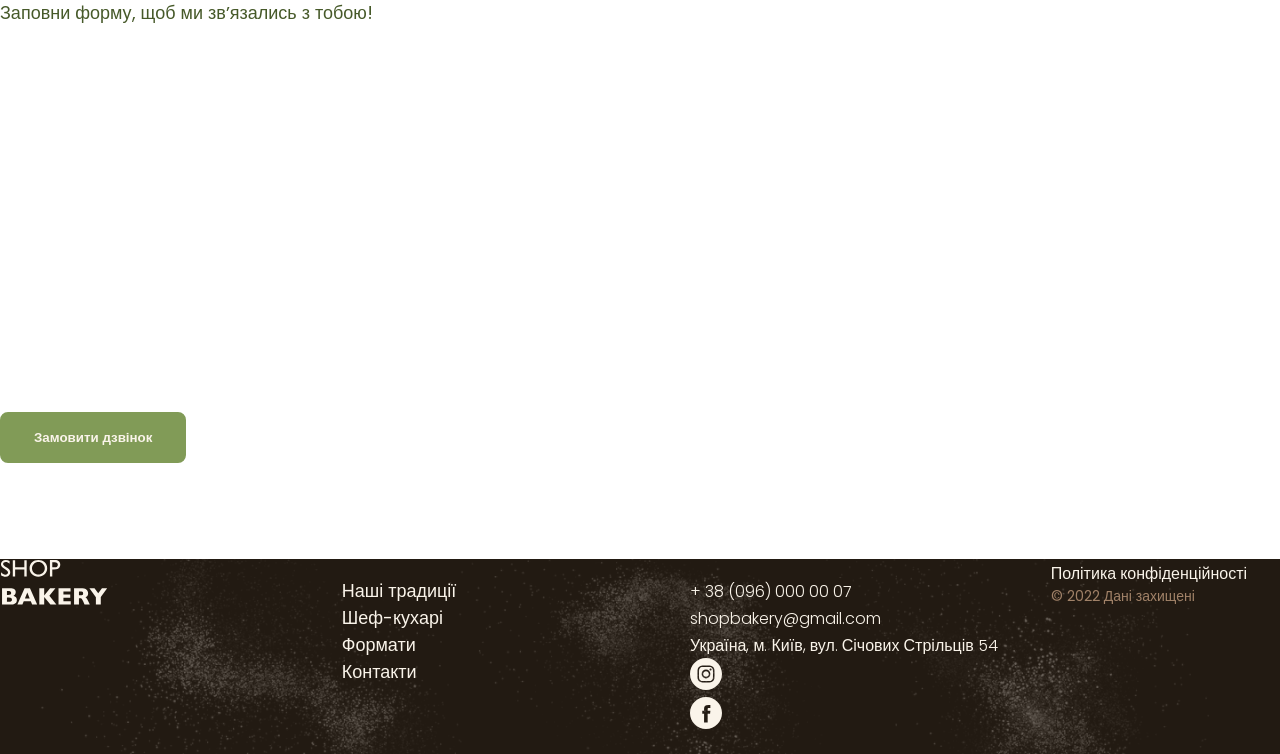
==== commit a4a9acd2: "SVG" ====
--- a/index.html
+++ b/index.html
@@ -81,26 +81,33 @@
           <h2 class="cookers-h2 sectoin-title accent">
             Наші найкращі <span class="accent">шеф-кухарі</span>
           </h2>
-          <ul>
-            <li>
-              <article>
-                <img class="cookers-image" src="./img/nast9.jpg" alt="Настя" />
+          <ul class="cookers-list">
+            <li class="cookers-item">
+              <article class="cookers-card">
+                
+                  <img class="cookers-image" src="./img/nast9.jpg" alt="Настя" />
+                  <div>
                 <h3 class="cookers-title">Настя</h3>
-                <p>Привіт, я Настя!</p>
-                <p>Вже 10 років, я свтілюю у життя цікаві та смачні ідеї.</p>
-                <p>Я випічу для вас найсмачніщі вироби!</p>
-              </article>
-            </li>
-            <li>
-              <article>
+                <div class="cookers-text">
+                  <p>Привіт, я Настя!</p>
+                  <p>Вже 10 років, я втілюю <br> у життя цікаві та смачні ідеї.</p>
+                  <p>Я випічу для вас <br> найсмачніщі вироби            
+                </div>
+              </article>
+            </li>
+            <li class="cookers-item">
+              <article class="cookers-card">
+
                 <img class="cookers-image" src="./img/vlad.jpg" alt="Влад" />
+                <div>
                 <h3 class="cookers-title">Влад</h3>
-                <p>Привіт, я Влад!</p>
-                <p>
+                <p class="cookers-text">Привіт, я Влад!</p>
+                <p class="cookers-text">
                   Мій кодитерський стаж вже 18 років.SHOP BEKERY - це наша
                   любов, з якою ми ділимось кожен раз з Вами через нашу випічку!
                 </p>
-                <p>Я зроблю для вас унікальну начинку на будь який смак!</p>
+                <p class="cookers-text">Я зроблю для вас унікальну начинку на будь який смак!</p>
+               </div>
               </article>
             </li>
           </ul>
@@ -109,6 +116,7 @@
       <section class="section" id="forma-section">
         <div class="container">
           <h2 class="format-h2 sectoin-title accent center">Формати</h2>
+         <div class="formats-container">
           <button class="carousel-button" type="button">
             <svg width="16" height="16">
                   <use href="./img/icons.svg#icon-Arrow"></use> 
@@ -157,17 +165,21 @@
                   <use href="./img/icons.svg#icon-Arrow"></use> 
                   </svg>
           </button>
-        </div>
-      </section>
-      <section class="section" id="contact-section">
-        <div class="container">
+         </div>
+        </div>
+      </section>
+      <section class="contact-section section" id="contact-section">
+        <div class="container">
+          <div class="contact-container">
+         <div class="contact-form">
           <h2 class="contact-title sectoin-title">
             Приєднуйся до мережі пекарень
           </h2>
           <p class="section-listed">
             Заповни форму, щоб ми звʼязались з тобою!
           </p>
-          <iframe
+         </div>
+          <iframe class="contact-map"
             src="https://www.google.com/maps/embed?pb=!1m18!1m12!1m3!1d6041.445000286979!2d30.484851695589185!3d50.45758835820487!2m3!1f0!2f0!3f0!3m2!1i1024!2i768!4f13.1!3m3!1m2!1s0x40d4ce637bfe1717%3A0x5370c2254ad1b952!2z0YPQuy4g0KHQtdGH0LXQstGL0YUg0KHRgtGA0LXQu9GM0YbQvtCyLCA1NCwg0JrQuNC10LIsIDAyMDAw!5e0!3m2!1sru!2sua!4v1701702461456!5m2!1sru!2sua"
             width="603"
             height="595"
@@ -175,17 +187,21 @@
             loading="lazy"
             referrerpolicy="no-referrer-when-downgrade"
           ></iframe>
+        </div>
           <button class="button" type="button">Замовити дзвінок</button>
         </div>
       </section>
     </main>
     <footer class="footer">
       <div class="container">
-        <nav>
-          <a href="./index.html">
+        <div class="footer-container">
+        <nav class="footer-naw">
+         <div class="footer-logo">
+          <a class="footer-logo" href="./index.html">
             <img src="./img/logo.svg" alt="logo Сучасна пекарня" />
           </a>
-          <ul>
+         </div>
+          <ul class="footer-menu">
             <li>
               <a class="link" href="#traditions-section">Наші традиції</a>
             </li>
@@ -194,8 +210,8 @@
             <li><a class="link" href="#contact-section">Контакти</a></li>
           </ul>
         </nav>
-        <address>
-          <ul>
+        <address class="footer-addres">
+          <ul class="address-list">
             <li>
               <a class="adres-link" href="tel:+380960000007"
                 >+ 38 (096) 000 00 07</a
@@ -229,11 +245,14 @@
               </a>
             </li>
           </ul>
-          <a class="adres-link" href="#" target="_blank"
+          <div class="address-info">
+            <a class="adres-link" href="#" target="_blank"
             >Політика конфіденційності</a
           >
           <p class="adres-copyright">&copy; 2022 Дані захищені</p>
+          </div>
         </address>
+      </div>
       </div>
     </footer>
   </body>
--- a/styles.css
+++ b/styles.css
@@ -7,7 +7,9 @@
 }
 
 /* Bace */
-* {
+*,
+  *::after,
+  *::before{
   box-sizing: border-box;
 }
 body {
@@ -33,6 +35,9 @@
 p {
   margin-top: 0;
 }
+a {
+  display: inline-block;
+}
 .hidden {
   position: absolute;
   left: -10000px;
@@ -183,6 +188,7 @@
   color: var(--color-brand-dark);
 }
 .footer {
+  padding: 32px, 0;
   background-color: var(--color-primary-dark);
   background-image: url(/img/footer-back.png);
   background-repeat: no-repeat;
@@ -255,7 +261,7 @@
 .format-list {
   display: flex;
   gap: 20px;
-  padding: 24px;
+  /* padding: 24px; */
   margin: 0px;
 }
 .cookers-image {
@@ -277,10 +283,65 @@
   background-color: transparent;
   border: 1px solid var(--color-primary-dark);
   fill: var(--color-primary-dark);
+  flex-shrink: 0;
 }
 .carousel-button:hover{
   background-color: var(--color-primary-dark);
   fill: var(--color-primary-light);
 }
-
-
+.cookers-list{
+  display: flex;
+  gap: 40px 30px;
+  flex-wrap: wrap;
+}
+.cookers-item{
+flex-basis: calc((100% - 30px) / 2);
+}
+.cookers-card{
+  display: flex;
+  gap: 30px;
+}
+.formats-container{
+  display: flex;
+  gap: 32px;
+  align-items: center;
+}
+.contact-container{
+  display: flex;
+  gap: 32px;
+}
+.contact-map{
+  flex-shrink: 0;
+  border: none;
+  border-radius: 16px;
+}
+.contact-section{
+  padding-bottom: 96px;
+}
+.footer-container{
+  display: flex ;
+  gap: 20px;
+}
+.footer-naw,
+.footer-addres{
+  flex-basis: 50%;
+  display: flex;
+  gap: 20px;
+}
+
+.address-info,
+.address-list{
+flex-grow: 1;
+}
+.footer-logo,
+.footer-menu{
+  flex-grow: 1;
+}
+.cookers-text p {
+  margin-bottom: 24px;
+}
+.cookers-text p:last-child {
+  margin-bottom: 0px;
+}
+
+
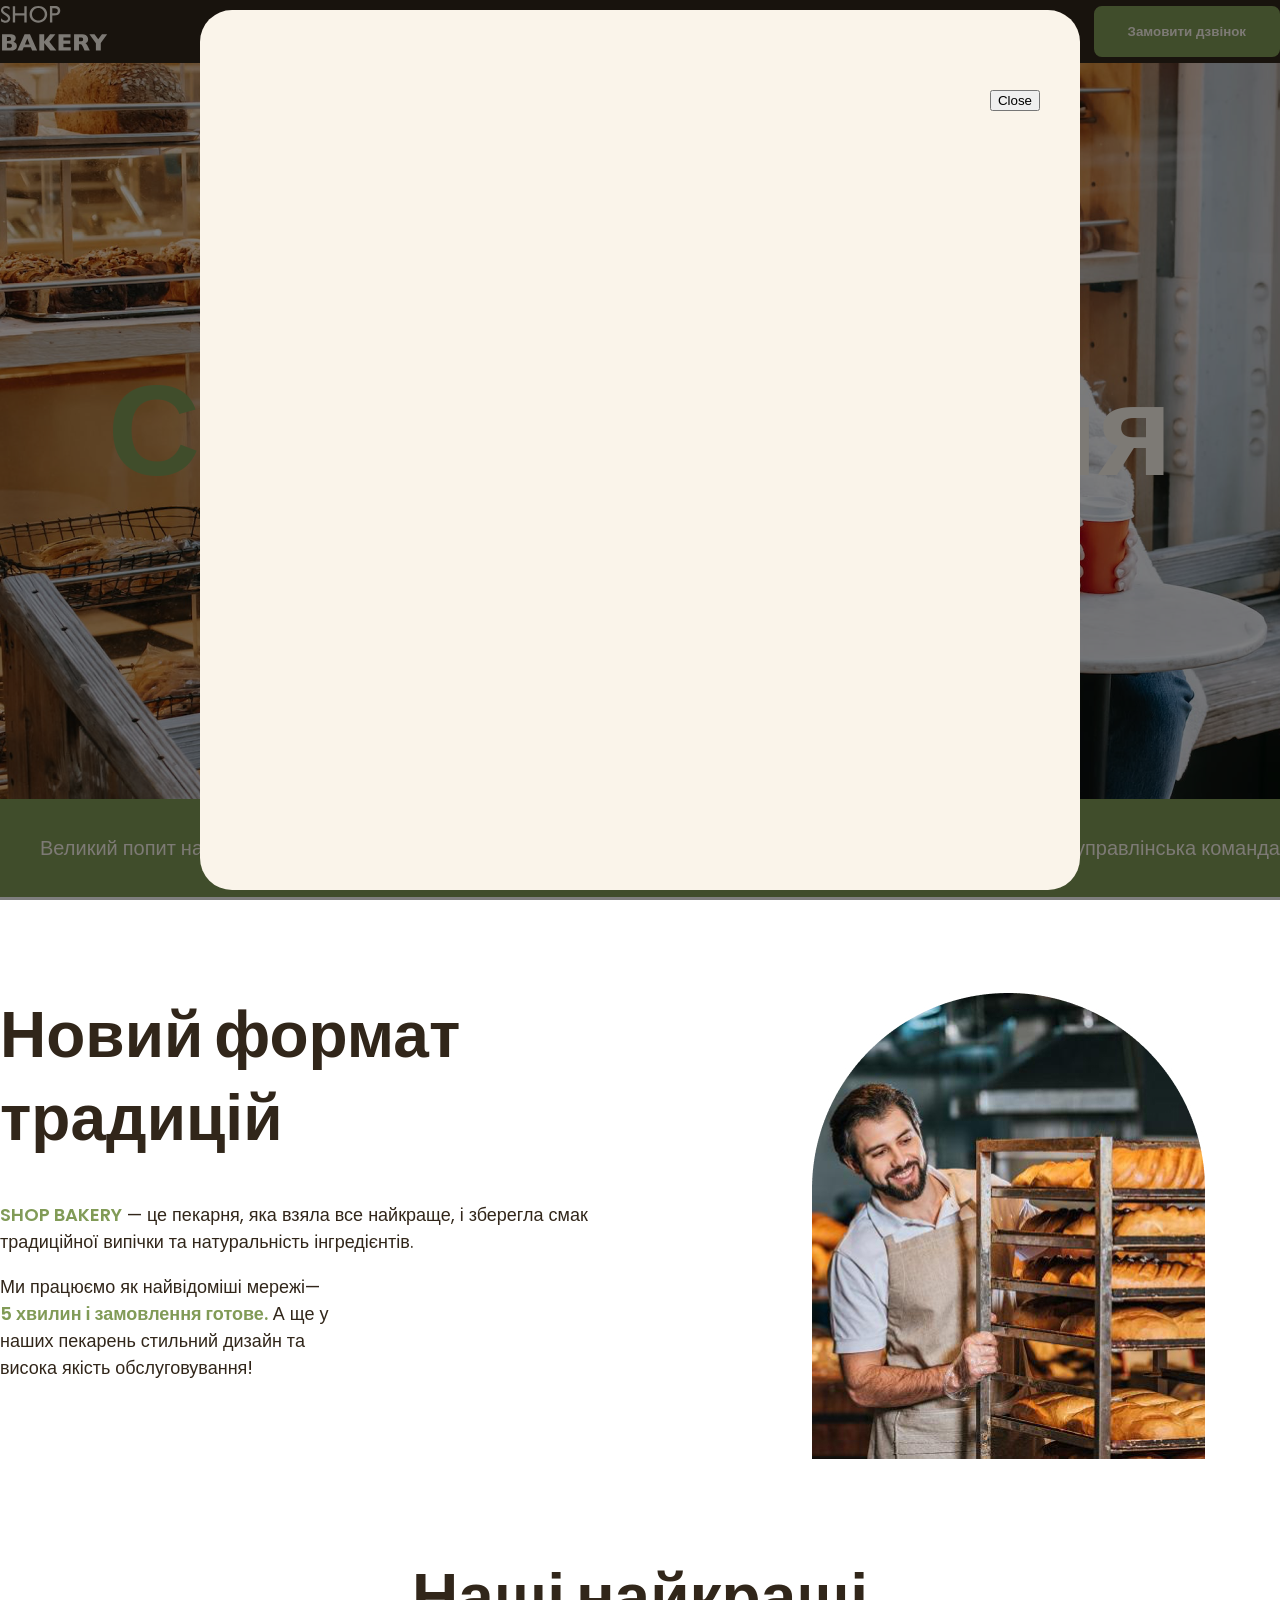
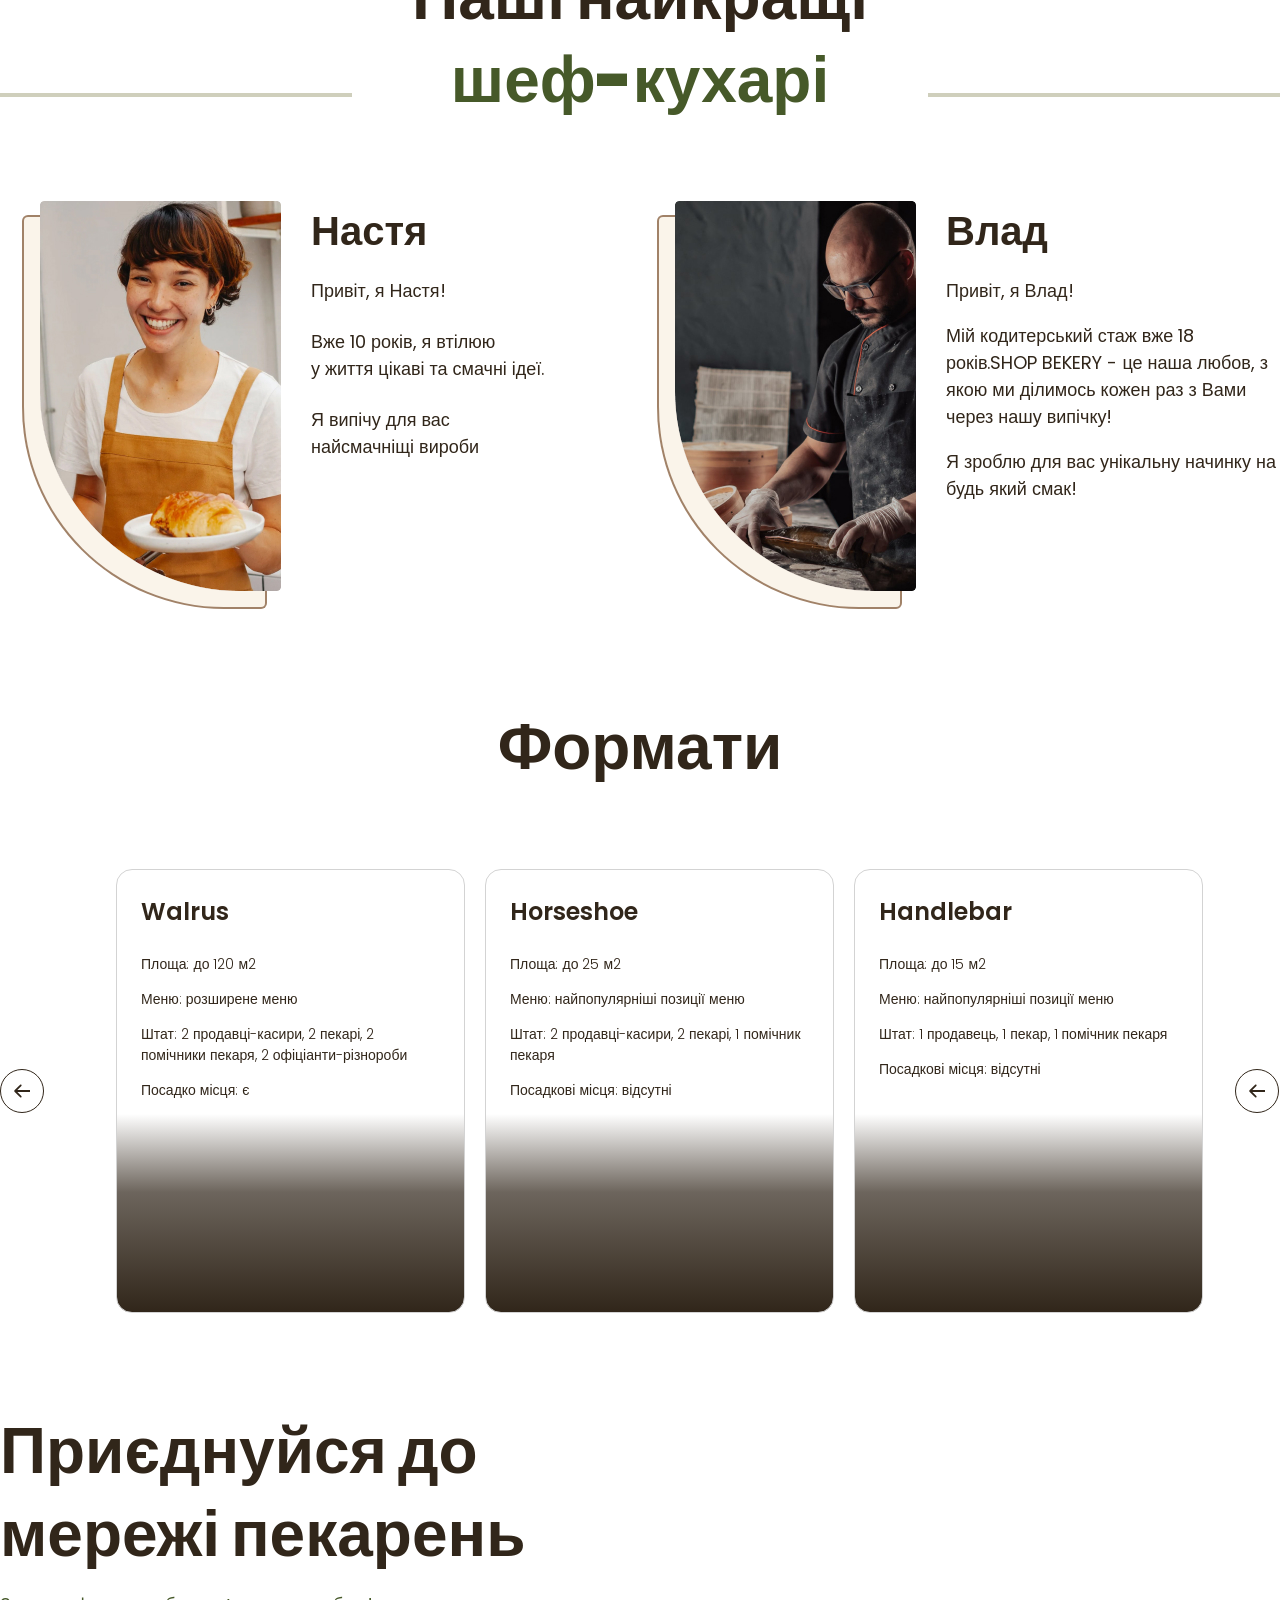
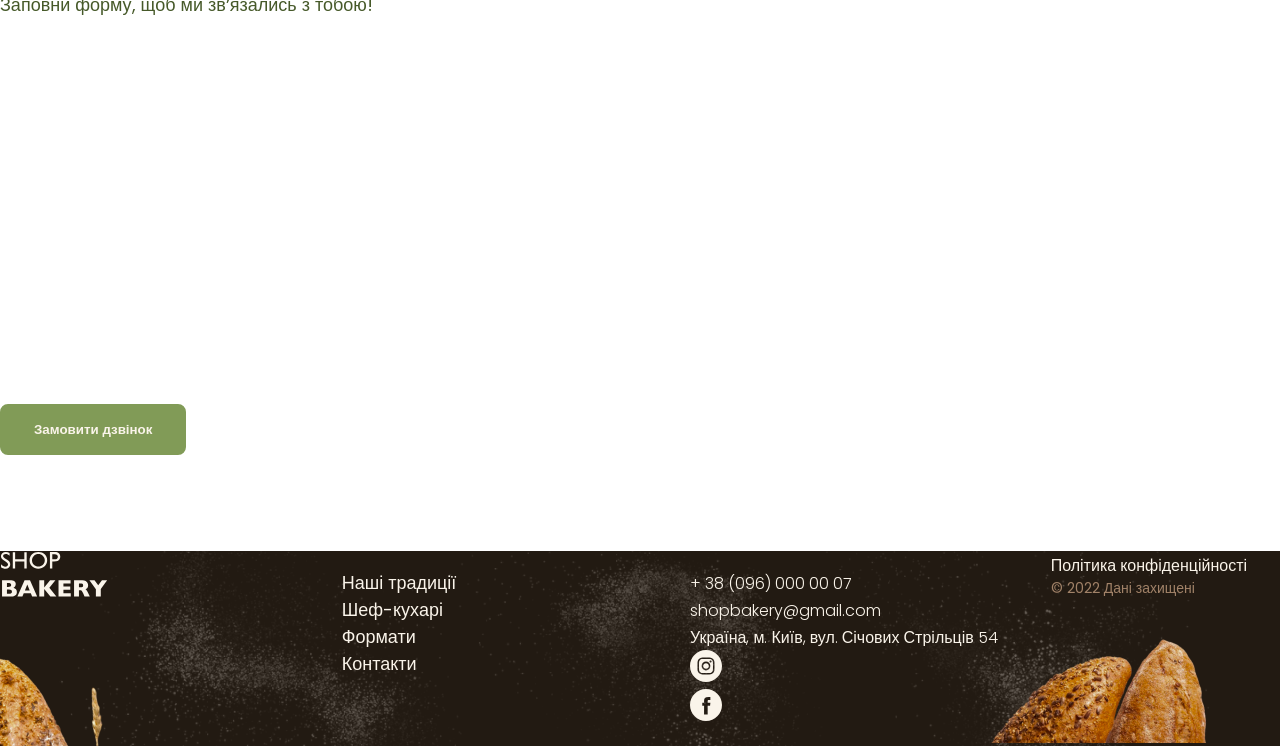
==== commit d8167edd: "position" ====
--- a/index.html
+++ b/index.html
@@ -29,7 +29,7 @@
               <li><a class="link" href="#contact-section">Контакти</a></li>
             </ul>
           </nav>
-          <button class="button" type="button">Замовити дзвінок</button>
+          <button class="button modal-btn-open" type="button">Замовити дзвінок</button>
         </div>
       </div>
     </header>
@@ -79,7 +79,7 @@
         <div class="container">
 
           <h2 class="cookers-h2 sectoin-title accent">
-            Наші найкращі <span class="accent">шеф-кухарі</span>
+            Наші найкращі<br> <span class="accent">шеф-кухарі</span>
           </h2>
           <ul class="cookers-list">
             <li class="cookers-item">
@@ -255,5 +255,11 @@
       </div>
       </div>
     </footer>
+    <div class="backdrop">
+      <div class="modal">
+        <button class="modal-btn-close" type="button">Close</button>
+      </div>
+    </div>
+    <script src="./modal.js"></script>
   </body>
 </html>
--- a/styles.css
+++ b/styles.css
@@ -97,6 +97,7 @@
 }
 /* Hero section */
 .hero-section {
+  
   background-image: url(img/background-img.png);
   background-repeat: no-repeat;
   background-position: center top;
@@ -152,24 +153,42 @@
   text-transform: uppercase;
   font-weight: 600;
 }
-.cookers-h2::before {
-  content: "";
-  display: block;
-  width: 352px;
-  border: 2px solid #cfcfbc;
-}
-.cookers-h2::after {
-  content: "";
-  display: block;
-  width: 352px;
-  border: 2px solid #cfcfbc;
-}
+
+
 /* cookers-section */
+.cookers-h2 {
+ 
+  margin: 0 auto 80px;
+  position: relative;
+}
 .cookers-title {
   font-weight: 600;
   font-size: 40px;
   margin-bottom: 16px;
-}
+  
+}
+.cookers-h2::after{
+    content: "";
+  display: block;
+  width: 352px;
+  border: 2px solid #cfcfbc;
+  position: absolute;
+  left: 0;
+  bottom: 24px;
+}
+.cookers-h2::before{
+    content: "";
+  display: block;
+  width: 352px;
+  border: 2px solid #cfcfbc;
+  position: absolute;
+  right: 0;
+bottom: 24px;
+}
+.cookers-h2.accent{
+  text-align: center;
+}
+
 /* format */
 .format-h2 {
   margin-bottom: 80px;
@@ -195,6 +214,7 @@
   background-size: cover;
   background-position: center;
   display: flex;
+  position: relative;
   /* color: var(--color-primary-light); */
 }
 .adres-link {
@@ -221,10 +241,7 @@
 .traditions-title {
   margin-bottom: 42px;
 }
-.cookers-h2 {
-  max-width: 535px;
-  margin: 0 auto 80px;
-}
+
 .contact-title {
   margin-bottom: 16px;
 }
@@ -343,5 +360,51 @@
 .cookers-text p:last-child {
   margin-bottom: 0px;
 }
-
-
+.footer::before{
+  left: 0;
+  bottom: 0;
+  width: 180px;
+  height: 120px;
+  position: absolute;
+  content: '';
+  background-repeat: no-repeat;
+  background-image: url('img/decor-bread-small.png');
+}
+.footer::after{
+  right: 0;
+  bottom: 0;
+  width: 380px;
+  height: 190px;
+  position: absolute;
+  content: '';
+  background-image: url('img/decor-bread-large.png');
+}
+/* model */
+.backdrop{
+  display: flex;
+  align-items: center;
+  justify-content: center;
+  position: fixed;
+  top: 0;
+  left: 0;
+  right: 0;
+  bottom: 0;
+  background-color: rgba(0, 0, 0, 0.5);
+}
+.modal{
+  position: relative;
+  border-radius: 32px;
+  width: 880px;
+  height: 880px;
+  background-color: var(--color-primary-light);
+}
+.modal-btn-close{
+  position: absolute;
+  right: 40px;
+  top: 80px;
+}
+.backdrop.is-hidden{
+  opacity: 0;
+  visibility: hidden;
+  pointer-events: none;
+}
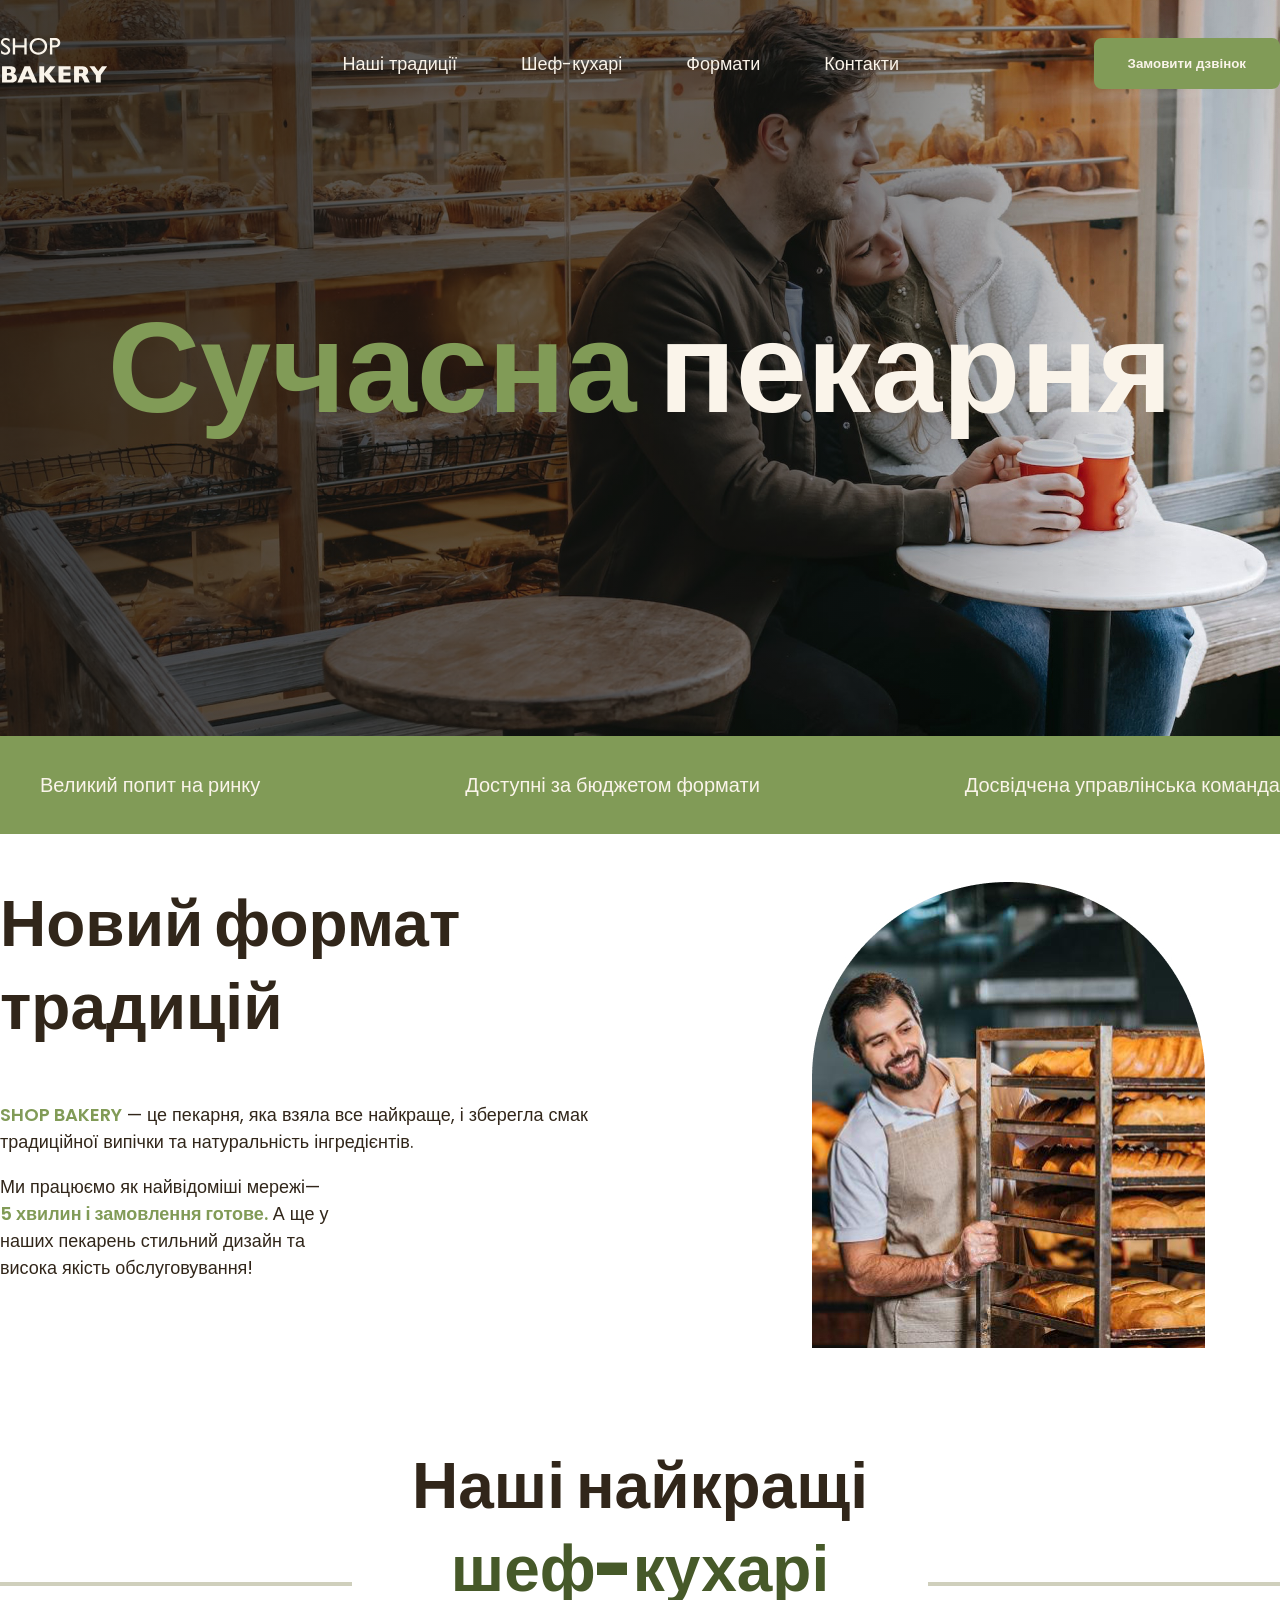
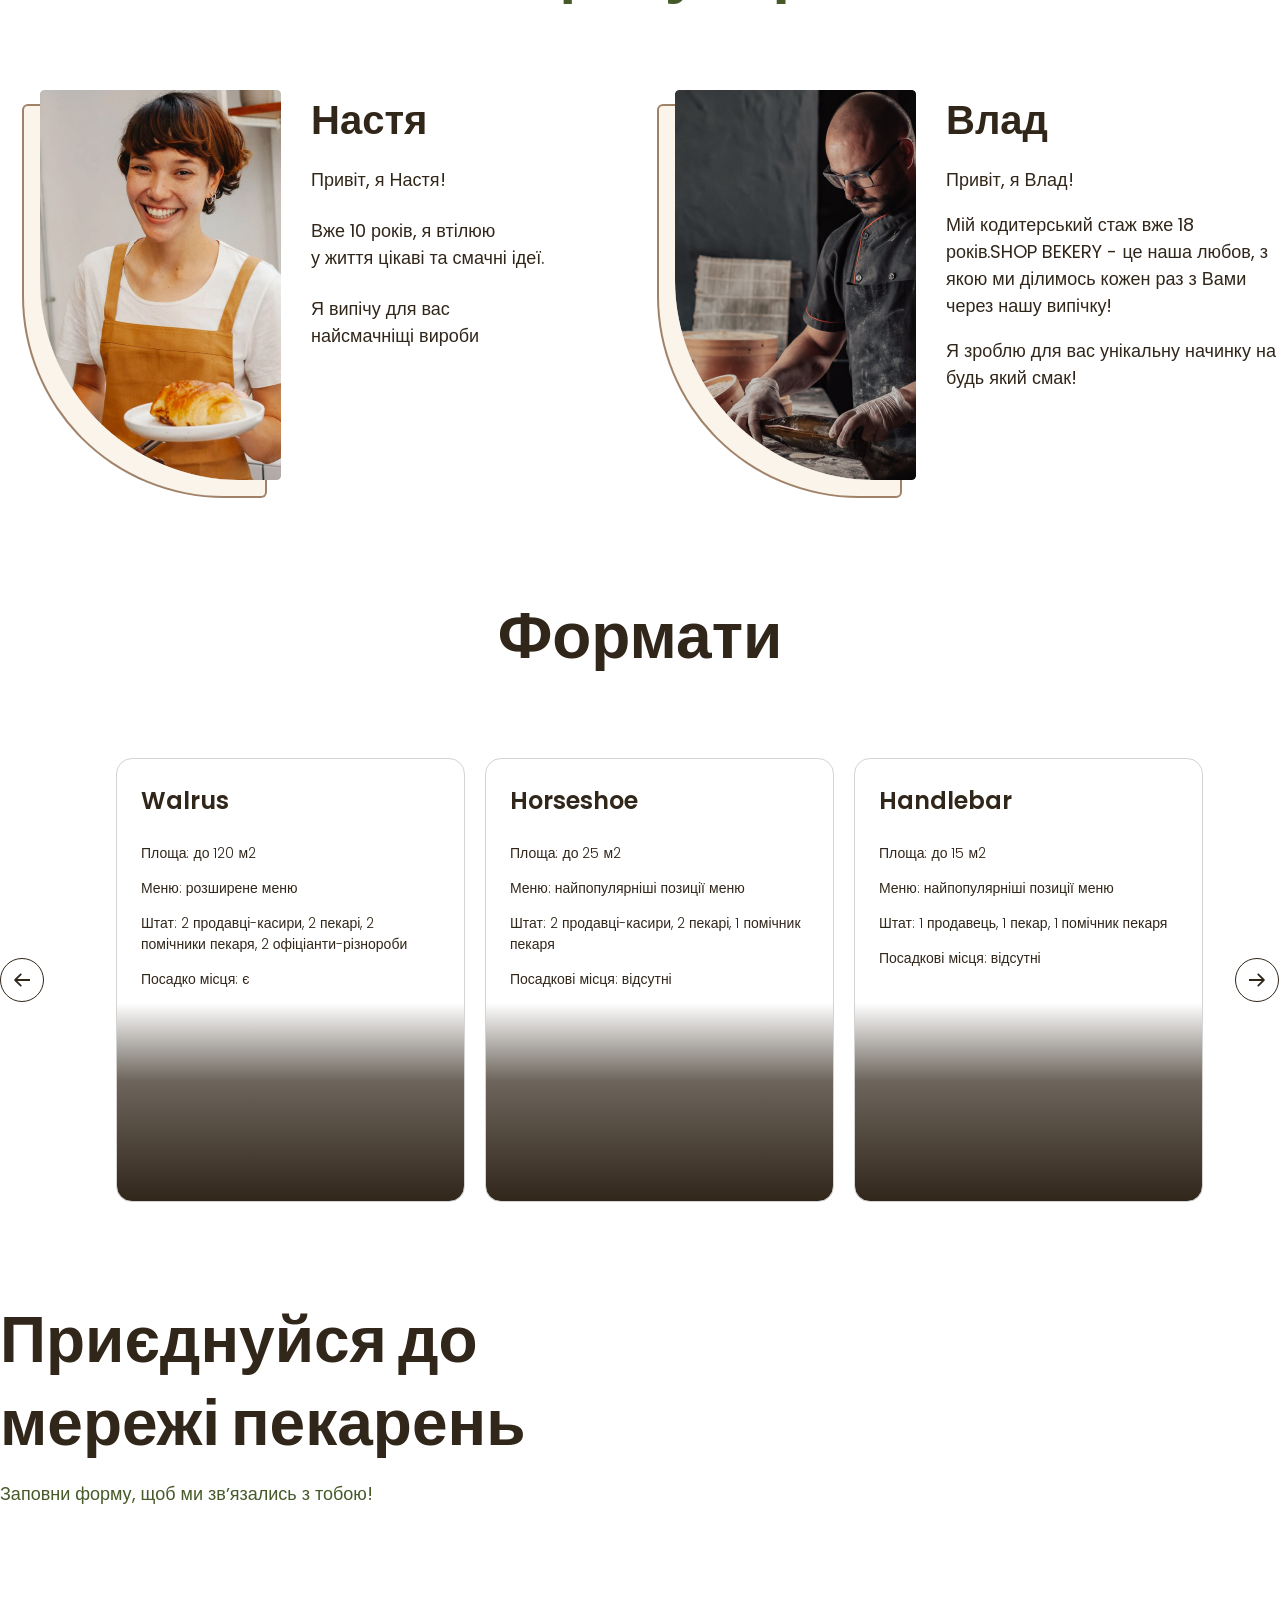
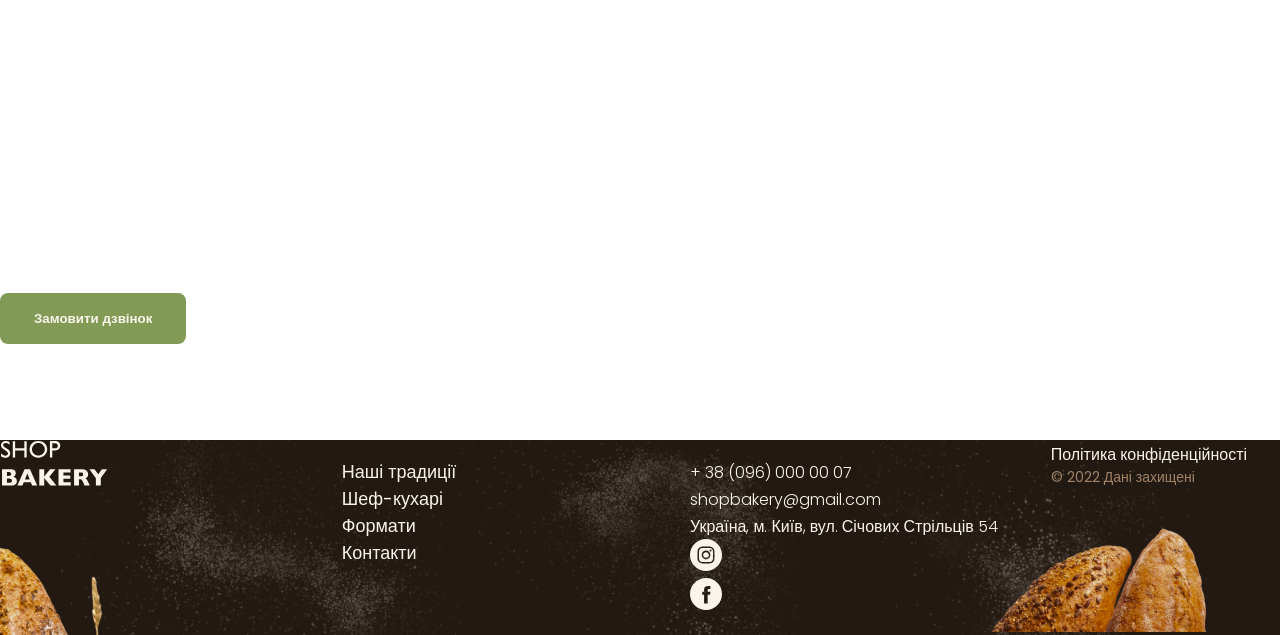
==== commit db23d846: "add css styles" ====
--- a/index.html
+++ b/index.html
@@ -160,7 +160,7 @@
               </article>
             </li>
           </ul>
-           <button class="carousel-button" type="button">
+           <button class="carousel-button next" type="button">
             <svg width="16" height="16">
                   <use href="./img/icons.svg#icon-Arrow"></use> 
                   </svg>
@@ -188,7 +188,7 @@
             referrerpolicy="no-referrer-when-downgrade"
           ></iframe>
         </div>
-          <button class="button" type="button">Замовити дзвінок</button>
+          <button class="button modal-btn-opena" type="button">Замовити дзвінок</button>
         </div>
       </section>
     </main>
@@ -255,7 +255,7 @@
       </div>
       </div>
     </footer>
-    <div class="backdrop">
+    <div class="backdrop is-hidden">
       <div class="modal">
         <button class="modal-btn-close" type="button">Close</button>
       </div>
--- a/styles.css
+++ b/styles.css
@@ -51,6 +51,19 @@
   max-width: 1300px;
   margin: 0 auto;
 }
+.section {
+  padding: 48px 0;}
+
+.sectoin-title.center {
+  text-align: center;
+}
+.sectoin-title {
+  color: var(--color-primary-dark);
+  font-size: 64px;
+  font-weight: 900;
+  line-height: 1.3;
+}
+
 /* button */
 .button {
   color: var(--color-primary-light);
@@ -65,14 +78,19 @@
   background-color: transparent;
   color: var(--color-brand-dark);
 }
+
+
+
 /* link */
 .link {
   color: var(--color-primary-light);
   text-decoration: none;
+  transition: color 0.3s;
 }
 .link:hover {
   color: var(--color-brand-light);
 }
+
 /* Heder */
 
 .header-menu {
@@ -93,12 +111,17 @@
   gap: 40px;
 }
 .heder {
-  background-color: #31261a;
-}
+  position: absolute;
+  top: 0;
+  left: 0;
+  width: 100%;
+  padding-top: 32px;
+  
+}
+
 /* Hero section */
 .hero-section {
-  
-  background-image: url(img/background-img.png);
+  background-image: linear-gradient(102.76deg, rgba(18, 18, 17, 0.78) 2.03%, rgba(18, 18, 17, 0.6) 58.46%, rgba(18, 18, 17, 0) 90.36%),url(img/background-img.jpg);
   background-repeat: no-repeat;
   background-position: center top;
   background-size: cover;
@@ -122,7 +145,9 @@
 .sectoin-title .accent {
   color: var(--color-brand-dark);
 }
+
 /* Advantages section */
+
 .advantagest-list {
   display: flex;
   justify-content: space-between;
@@ -134,15 +159,11 @@
   font-size: 20px;
   font-weight: 300;
 }
-.sectoin-title.center {
-  text-align: center;
-}
-.sectoin-title {
-  color: var(--color-primary-dark);
-  font-size: 64px;
-  font-weight: 900;
-  line-height: 1.3;
-}
+.advantages-section {
+  background-color: var(--color-brand-light);
+  padding: 16px 0px;
+}
+
 /* traditions-section */
 .traditions-text .brand {
   color: var(--color-brand-light);
@@ -153,9 +174,22 @@
   text-transform: uppercase;
   font-weight: 600;
 }
+.tradition-container {
+  display: flex;
+  gap: 40px;
+  max-width: 1205px;
+  justify-content: space-between;
+}
+.traditions-text:nth-child(3) {
+  max-width: 335px;
+}
+.tradition-content {
+  max-width: 710px;
+}
 
 
 /* cookers-section */
+
 .cookers-h2 {
  
   margin: 0 auto 80px;
@@ -188,8 +222,31 @@
 .cookers-h2.accent{
   text-align: center;
 }
-
-/* format */
+.cookers-text p {
+  margin-bottom: 24px;
+}
+.cookers-text p:last-child {
+  margin-bottom: 0px;
+}
+.cookers-image {
+  border-radius: 4px 4px 4px 200px;
+  box-shadow: -16px 16px 0 0 var(--color-primary-light),
+    -16px 16px 0 2px #a18268;
+}
+.cookers-list{
+  display: flex;
+  gap: 40px 30px;
+  flex-wrap: wrap;
+}
+.cookers-item{
+flex-basis: calc((100% - 30px) / 2);
+}
+.cookers-card{
+  display: flex;
+  gap: 30px;
+}
+
+/* format-section */
 .format-h2 {
   margin-bottom: 80px;
 }
@@ -202,64 +259,6 @@
   /* color: var(--color-primary-light); */
   font-weight: 300;
   font-size: 14px;
-}
-.section-listed {
-  color: var(--color-brand-dark);
-}
-.footer {
-  padding: 32px, 0;
-  background-color: var(--color-primary-dark);
-  background-image: url(/img/footer-back.png);
-  background-repeat: no-repeat;
-  background-size: cover;
-  background-position: center;
-  display: flex;
-  position: relative;
-  /* color: var(--color-primary-light); */
-}
-.adres-link {
-  color: var(--color-primary-light);
-  font-weight: 300;
-  font-size: 16px;
-  text-decoration: none;
-}
-.adres-link:hover {
-  color: var(--color-brand-light);
-}
-.adres-copyright {
-  color: #a18268;
-  font-size: 14px;
-  font-weight: 400;
-}
-
-.section {
-  padding: 48px 0;
-}
-.traditions-section {
-  padding-top: 96px;
-}
-.traditions-title {
-  margin-bottom: 42px;
-}
-
-.contact-title {
-  margin-bottom: 16px;
-}
-.advantages-section {
-  background-color: var(--color-brand-light);
-  padding: 16px 0px;
-}
-.tradition-container {
-  display: flex;
-  gap: 40px;
-  max-width: 1205px;
-  justify-content: space-between;
-}
-.traditions-text:nth-child(3) {
-  max-width: 335px;
-}
-.tradition-content {
-  max-width: 710px;
 }
 .format-card {
   background-image: linear-gradient(
@@ -274,21 +273,28 @@
   /* background-image: url('img/warlus.jpg'); */
   border-radius: 16px;
   border: 1px solid lightgray; /*remov*/
+  transition: transform 0.3s;
+}
+
+.format-card:hover{
+  transform: scale(1.05);
 }
 .format-list {
   display: flex;
   gap: 20px;
   /* padding: 24px; */
   margin: 0px;
-}
-.cookers-image {
-  border-radius: 4px 4px 4px 200px;
-  box-shadow: -16px 16px 0 0 var(--color-primary-light),
-    -16px 16px 0 2px #a18268;
-}
-.adress-icon {
-  fill: var(--color-primary-light);
-}
+
+}
+.formats-container{
+  display: flex;
+  gap: 32px;
+  align-items: center;
+}
+.section-listed {
+  color: var(--color-brand-dark);
+}
+
 .carousel-button {
   cursor: pointer;
   display: flex;
@@ -306,23 +312,11 @@
   background-color: var(--color-primary-dark);
   fill: var(--color-primary-light);
 }
-.cookers-list{
-  display: flex;
-  gap: 40px 30px;
-  flex-wrap: wrap;
-}
-.cookers-item{
-flex-basis: calc((100% - 30px) / 2);
-}
-.cookers-card{
-  display: flex;
-  gap: 30px;
-}
-.formats-container{
-  display: flex;
-  gap: 32px;
-  align-items: center;
-}
+.carousel-button.next{
+  transform: rotate(180deg);
+}
+
+/* contact-section */
 .contact-container{
   display: flex;
   gap: 32px;
@@ -335,6 +329,26 @@
 .contact-section{
   padding-bottom: 96px;
 }
+.contact-title {
+  margin-bottom: 16px;
+}
+
+
+
+/* footer */
+.footer {
+  padding: 32px, 0;
+  background-color: var(--color-primary-dark);
+  background-image: url(/img/footer-back.png);
+  background-repeat: no-repeat;
+  background-size: cover;
+  background-position: center;
+  display: flex;
+  position: relative;
+  /* color: var(--color-primary-light); */
+}
+
+
 .footer-container{
   display: flex ;
   gap: 20px;
@@ -345,22 +359,10 @@
   display: flex;
   gap: 20px;
 }
-
-.address-info,
-.address-list{
-flex-grow: 1;
-}
 .footer-logo,
 .footer-menu{
-  flex-grow: 1;
-}
-.cookers-text p {
-  margin-bottom: 24px;
-}
-.cookers-text p:last-child {
-  margin-bottom: 0px;
-}
-.footer::before{
+  flex-grow: 1;}
+  .footer::before{
   left: 0;
   bottom: 0;
   width: 180px;
@@ -377,8 +379,34 @@
   height: 190px;
   position: absolute;
   content: '';
-  background-image: url('img/decor-bread-large.png');
-}
+  background-image: url('img/decor-bread-large.png');}
+
+  /* footer-address */
+.adres-link {
+  color: var(--color-primary-light);
+  font-weight: 300;
+  font-size: 16px;
+  text-decoration: none;
+}
+.adres-link:hover {
+  color: var(--color-brand-light);
+}
+.adres-copyright {
+  color: #a18268;
+  font-size: 14px;
+  font-weight: 400;
+}
+.address-info,
+.address-list{
+flex-grow: 1;
+}
+.adress-icon {
+  fill: var(--color-primary-light);
+}
+
+/* ------------------- */
+
+
 /* model */
 .backdrop{
   display: flex;
@@ -390,12 +418,16 @@
   right: 0;
   bottom: 0;
   background-color: rgba(0, 0, 0, 0.5);
+  padding: 20px 0;
+  transition: opacity 0.3s, visibility 0.3s ;
 }
 .modal{
   position: relative;
   border-radius: 32px;
-  width: 880px;
-  height: 880px;
+  width: 100%;
+  max-width: 880px;
+  height: 100%;
+  max-height: 880px;
   background-color: var(--color-primary-light);
 }
 .modal-btn-close{
@@ -403,8 +435,8 @@
   right: 40px;
   top: 80px;
 }
-.backdrop.is-hidden{
+.backdrop.is-hidden {
   opacity: 0;
   visibility: hidden;
   pointer-events: none;
-}+}
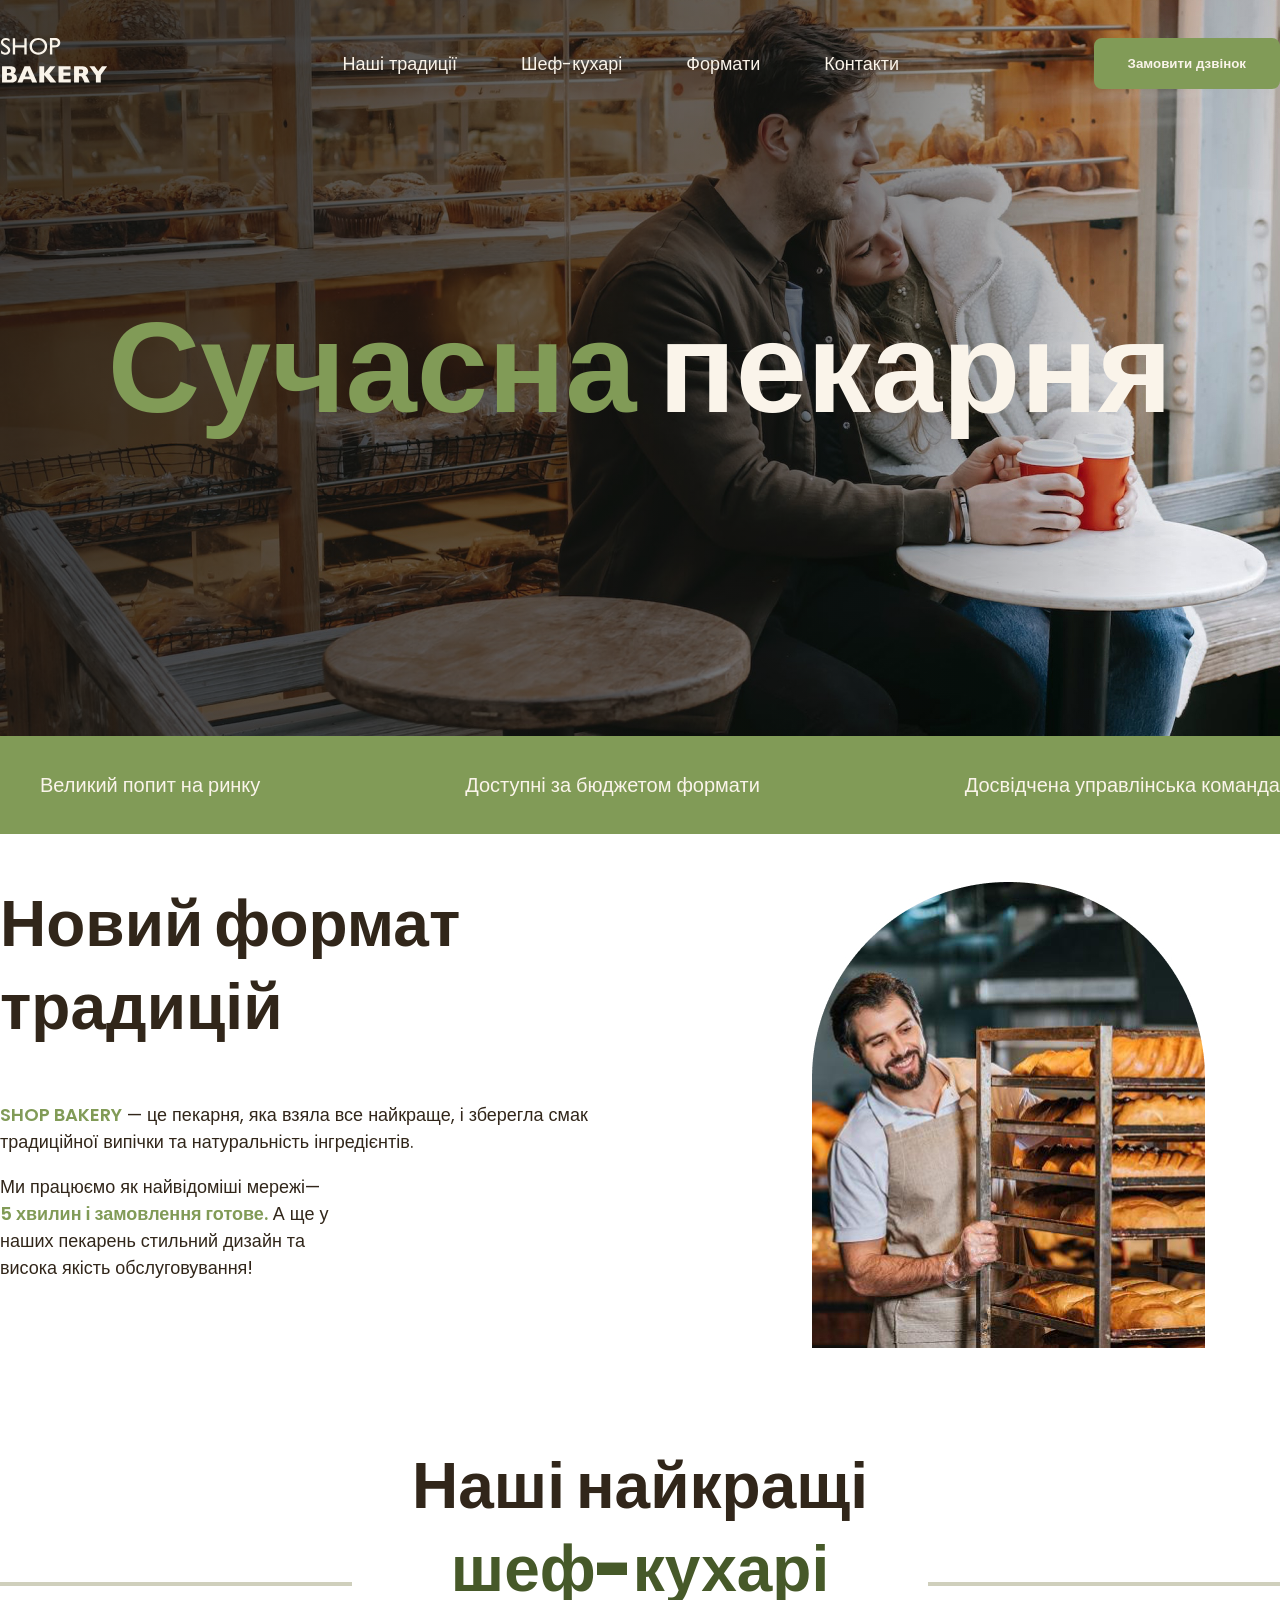
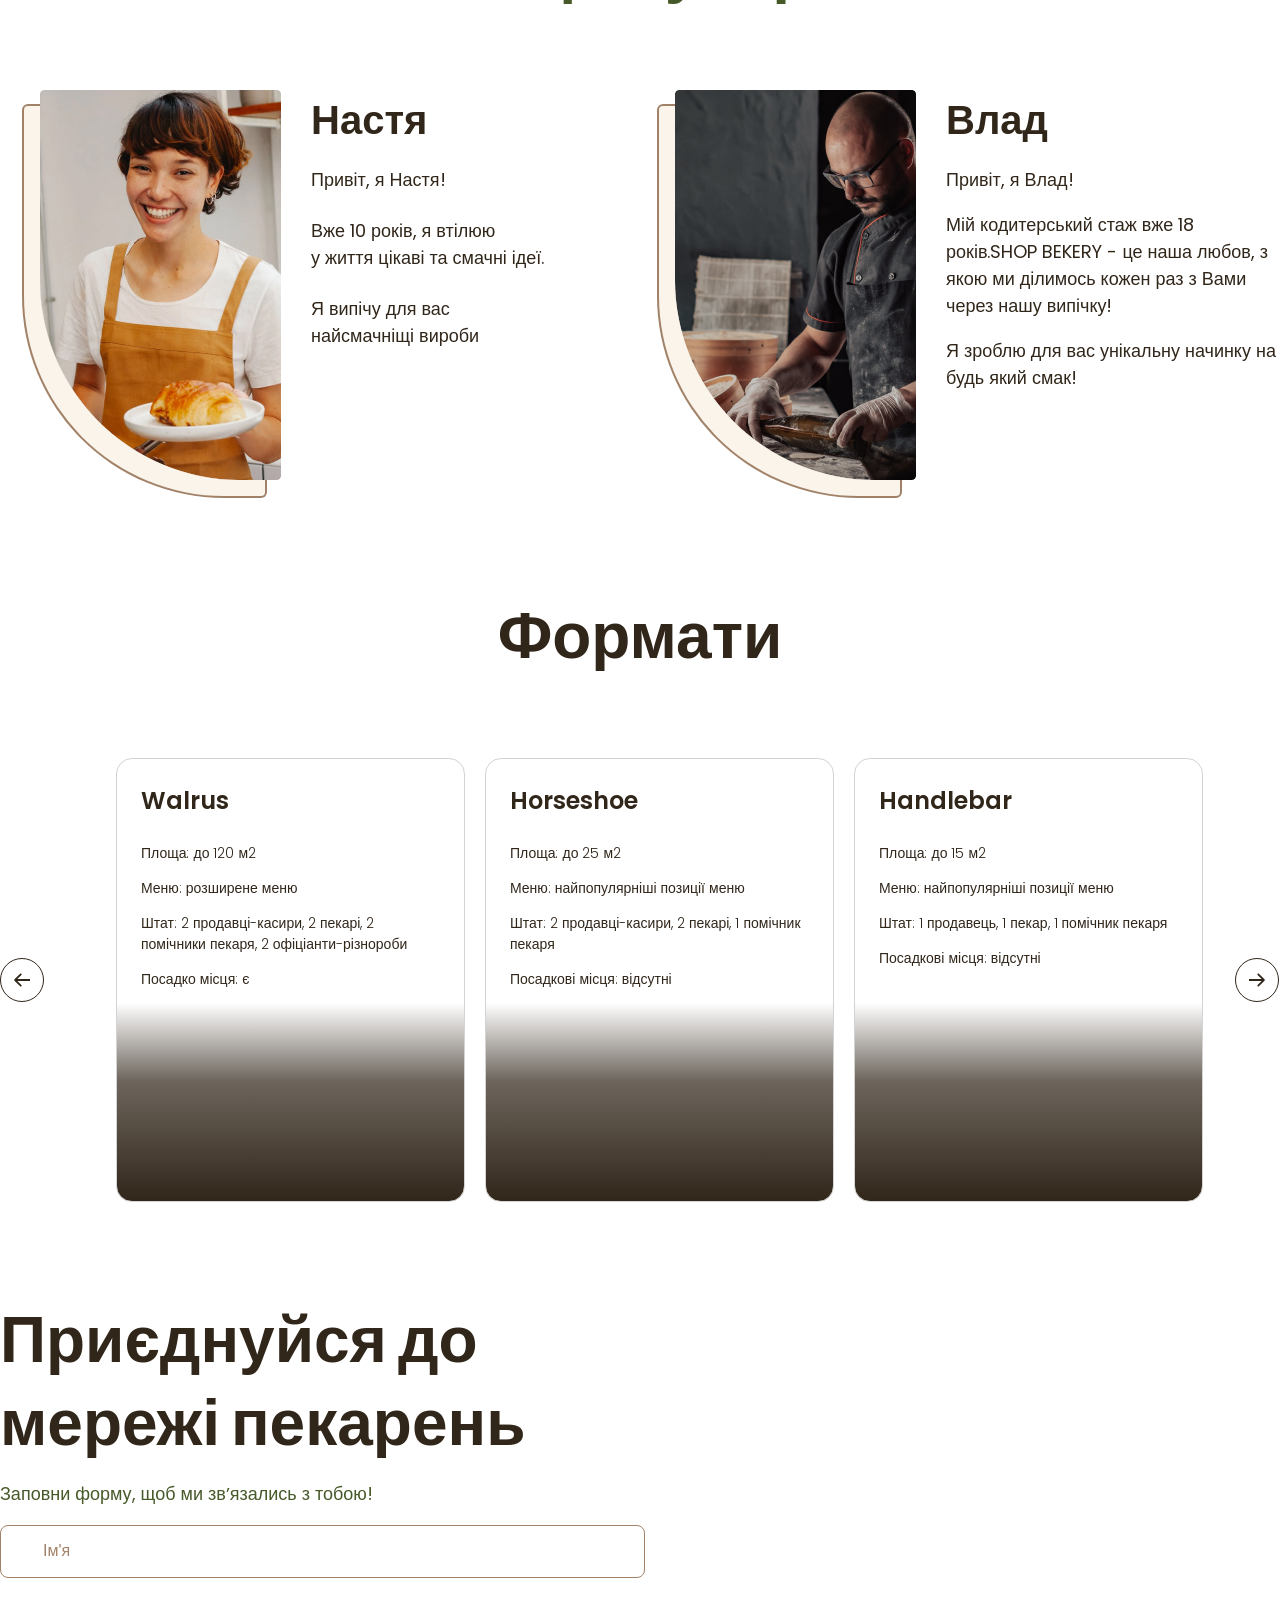
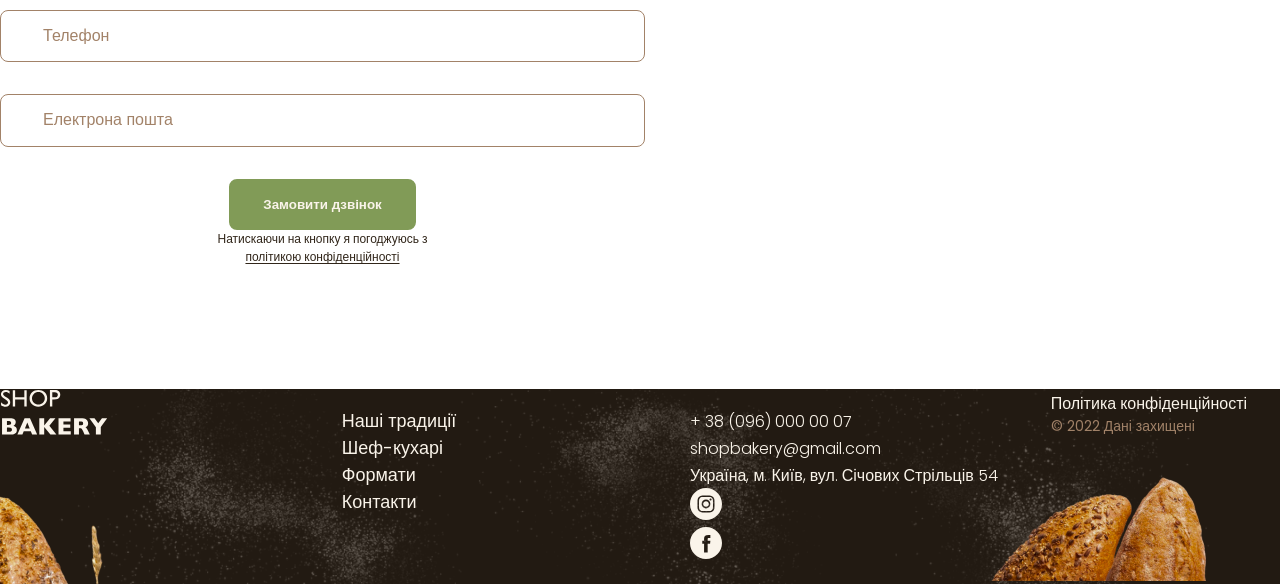
==== commit c708bcd0: "Creating web forms" ====
--- a/index.html
+++ b/index.html
@@ -178,6 +178,27 @@
           <p class="section-listed">
             Заповни форму, щоб ми звʼязались з тобою!
           </p>
+          <form name="contact-from" autocomplete="off">
+            <div class="form-field">
+              <label class="form-label hidden" for="user-name">Ведіть ваше ім'я</label>
+              <input class="form-input" type="text" name="user-name" id="user-name" placeholder="Ім'я">
+            </div>
+          
+            <div class="form-field ">
+              <label class="form-label hidden" for="user-tell">Телефон</label>
+              <input class="form-input" type="tel" name="user-tell" id="user-tell" placeholder="Телефон">
+            </div>
+          
+            <div class="form-field">
+              <label class="form-label hidden" for="user-email">Електрона пошта</label>
+              <input class="form-input" type="email" name="user-email" id="user-email" placeholder="Електрона пошта">
+            </div>
+          
+            <button class="form-button button" type="submit">Замовити дзвінок</button>
+          
+            <p class="form-terms">Натискаючи на кнопку я погоджуюсь з <a class="form-terms-link" href="#">політикою
+                конфіденційності</a></p>
+          </form>
          </div>
           <iframe class="contact-map"
             src="https://www.google.com/maps/embed?pb=!1m18!1m12!1m3!1d6041.445000286979!2d30.484851695589185!3d50.45758835820487!2m3!1f0!2f0!3f0!3m2!1i1024!2i768!4f13.1!3m3!1m2!1s0x40d4ce637bfe1717%3A0x5370c2254ad1b952!2z0YPQuy4g0KHQtdGH0LXQstGL0YUg0KHRgtGA0LXQu9GM0YbQvtCyLCA1NCwg0JrQuNC10LIsIDAyMDAw!5e0!3m2!1sru!2sua!4v1701702461456!5m2!1sru!2sua"
@@ -188,7 +209,7 @@
             referrerpolicy="no-referrer-when-downgrade"
           ></iframe>
         </div>
-          <button class="button modal-btn-opena" type="button">Замовити дзвінок</button>
+         
         </div>
       </section>
     </main>
@@ -258,8 +279,31 @@
     <div class="backdrop is-hidden">
       <div class="modal">
         <button class="modal-btn-close" type="button">Close</button>
+        <h2>Замовити дзвінок</h2>
+        <p class="">Залишіть заявку та наш спеціаліст зв'яжеться з Вами!</p>
+        <form name="modal-form" autocomplete="off">
+          <div class="form-field">
+            <label class="form-label hidden" for="user-name">Ведіть ваше ім'я</label>
+            <input class="form-input" type="text" name="user-name" id="user-name" placeholder="Ім'я">
+          </div>
+
+          <div class="form-field ">
+            <label class="form-label hidden" for="user-tell">Телефон</label>
+            <input class="form-input" type="tel" name="user-tell" id="user-tell" placeholder="Телефон">
+          </div>
+
+          <div class="form-field">
+            <label class="form-label hidden" for="user-email">Електрона пошта</label>
+            <input class="form-input" type="email" name="user-email" id="user-email" placeholder="Електрона пошта">
+          </div>
+
+          <button class="form-button button" type="submit">Замовити дзвінок</button>
+
+          <p class="form-terms">Натискаючи на кнопку я погоджуюсь з <a class="form-terms-link" href="#">політикою конфіденційності</a></p>
+        </form>
       </div>
     </div>
     <script src="./modal.js"></script>
   </body>
 </html>
+ 
--- a/styles.css
+++ b/styles.css
@@ -2,8 +2,10 @@
 :root {
   --color-primary-dark: #31261a;
   --color-primary-light: #faf4ea;
+  --color-secondary-dark: #a28268;
   --color-brand-dark: #465929;
-  --color-brand-light: #819b57;
+  --color-brand-normal:  #cfcfbc;
+  --color-brand-light:  #819b57;
 }
 
 /* Bace */
@@ -422,6 +424,7 @@
   transition: opacity 0.3s, visibility 0.3s ;
 }
 .modal{
+  padding: 128px;
   position: relative;
   border-radius: 32px;
   width: 100%;
@@ -429,14 +432,72 @@
   height: 100%;
   max-height: 880px;
   background-color: var(--color-primary-light);
+  overflow-y: auto;
 }
 .modal-btn-close{
   position: absolute;
   right: 40px;
-  top: 80px;
+  top: 40px;
 }
 .backdrop.is-hidden {
   opacity: 0;
   visibility: hidden;
   pointer-events: none;
 }
+
+/* form */
+
+.form-field{
+   position: relative;
+  margin-bottom: 32px;
+
+}
+
+.form-input{
+  padding: 16px 42px;
+  width: 100%;
+  font-size: 16px;
+  line-height: 1.17;
+  border: 1px solid var(--color-secondary-dark);
+  border-radius: 8px;
+  background-color: transparent;
+}
+.form-label{
+  display: block;
+  position: absolute;
+  top: 46px;
+  left: 42px;
+ 
+}
+.form-input:focus{
+  border-color: var(--color-brand-light);
+  outline: none;
+}
+.form-input::placeholder{
+  color: var(--color-secondary-dark);
+  font-size: 16px;
+  line-height: 1.17;
+}
+.form-input:focus::placeholder{
+  outline: none;
+  color: var(--color-primary-dark);
+  font: Poppins;
+
+}
+.form-button{
+  margin: 0 auto;
+  display: block;
+}
+.form-terms{
+  margin: 0 auto;
+  max-width: 220px; ;
+  font-weight: 500;
+  font-size: 12px;
+  line-height: 1.5;
+  text-align: center;
+
+}
+.form-terms-link{
+  color: var(--color-primary-dark);
+  text-underline-offset: 2px;
+}
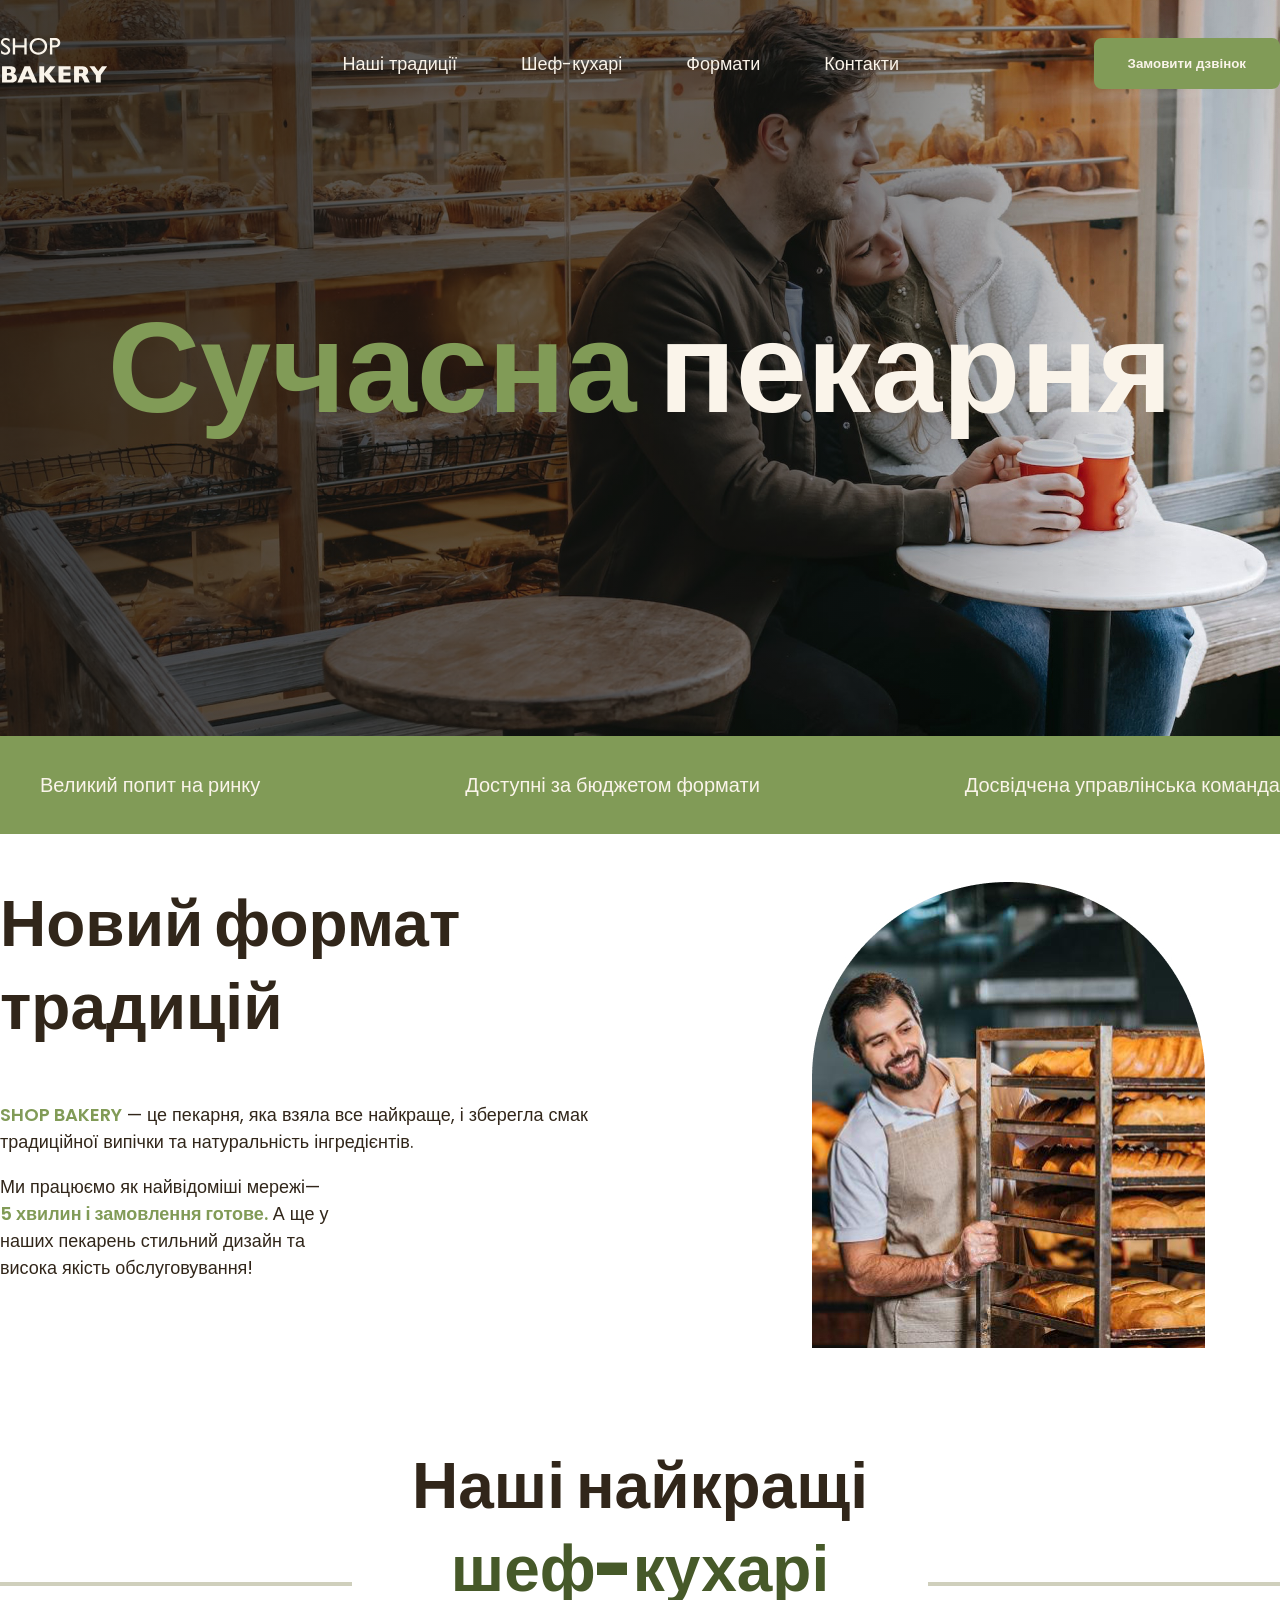
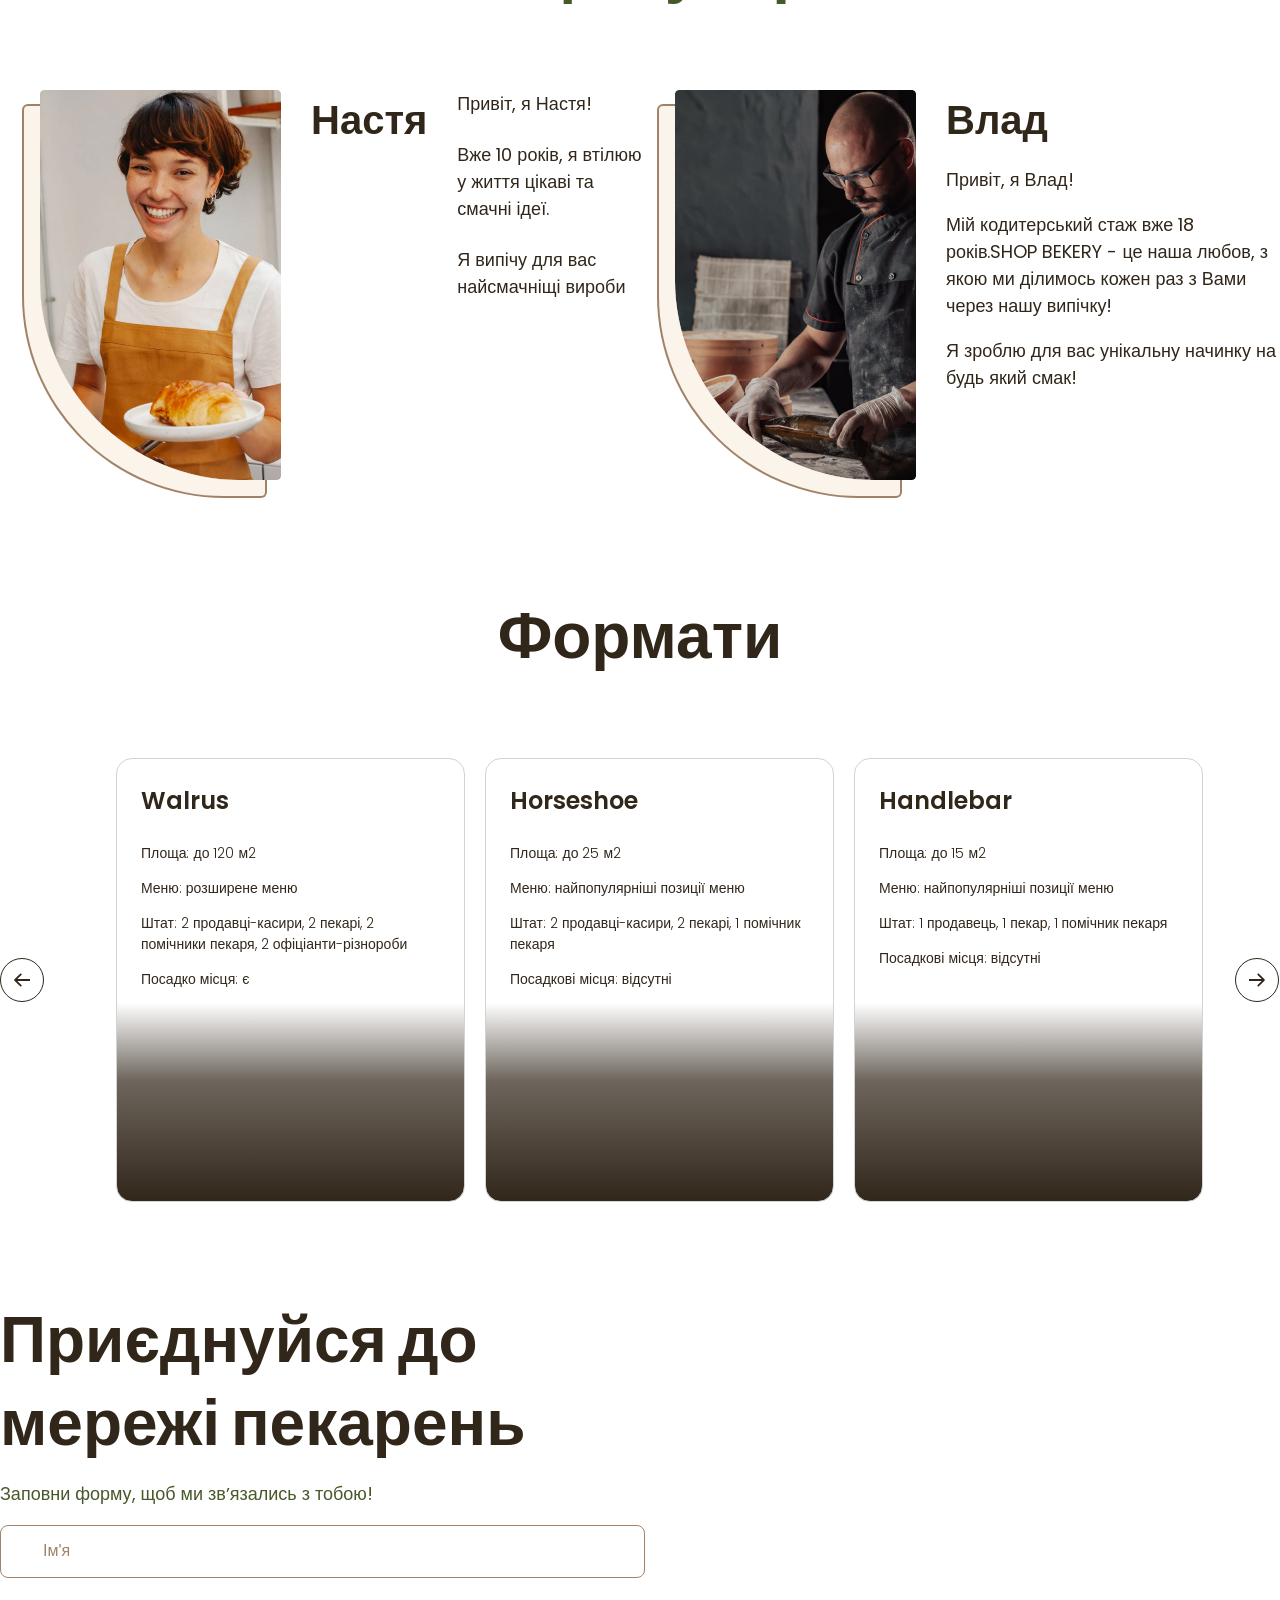
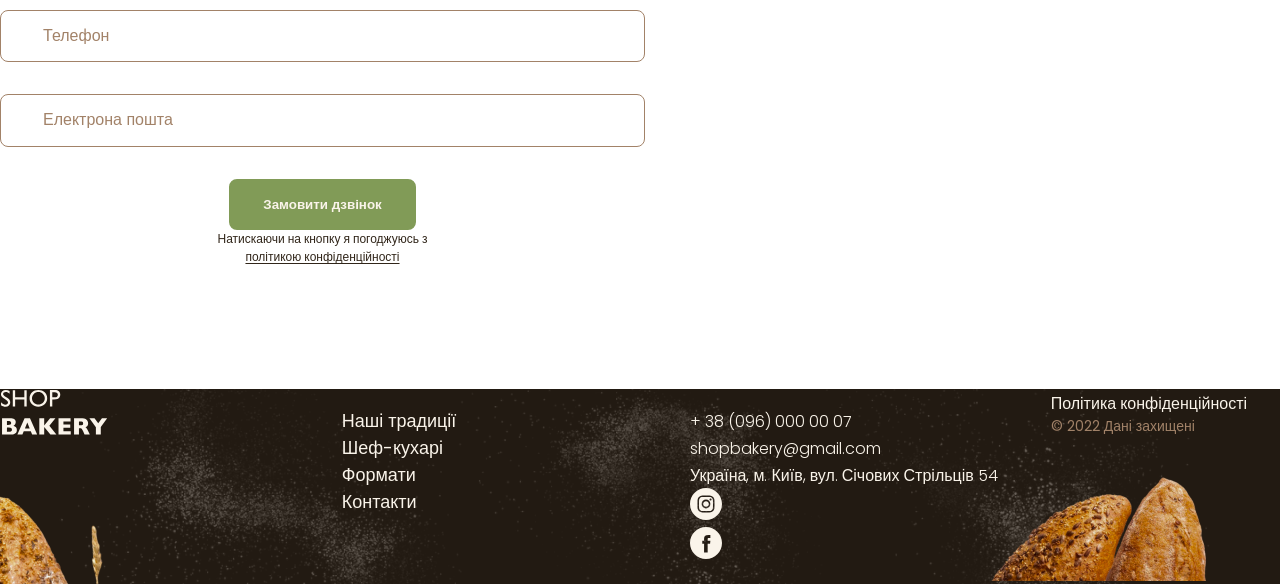
==== commit 64e0c680: "Client-side form validation" ====
--- a/index.html
+++ b/index.html
@@ -1,67 +1,68 @@
 <!DOCTYPE html>
 <html lang="uk">
-  <head>
-    <link rel="stylesheet" href="styles.css" />
-    <meta charset="UTF-8" />
-    <meta name="viewport" content="width=device-width, initial-scale=1.0" />
-    <title>Сучасна пекарня</title>
-    <link rel="preconnect" href="https://fonts.googleapis.com" />
-    <link rel="preconnect" href="https://fonts.gstatic.com" crossorigin />
-    <link
-      href="https://fonts.googleapis.com/css2?family=Poppins:wght@300;400;600;900&display=swap"
-      rel="stylesheet"
-    />
-  </head>
-  <body>
-    <header class="heder">
-      <div class="container">
-        <div class="heder-container">
-          <nav class="heder-nav">
-            <a href="./index.html">
-              <img src="./img/logo.svg" alt="logo Сучасна пекарня" />
-            </a>
-            <ul class="header-menu">
-              <li>
-                <a class="link" href="#traditions-section">Наші традиції</a>
-              </li>
-              <li><a class="link" href="#cookers-section">Шеф-кухарі</a></li>
-              <li><a class="link" href="#forma-section">Формати</a></li>
-              <li><a class="link" href="#contact-section">Контакти</a></li>
-            </ul>
-          </nav>
-          <button class="button modal-btn-open" type="button">Замовити дзвінок</button>
-        </div>
-      </div>
-    </header>
-    <main>
-      <section class="hero-section">
-        <div class="container">
-          <h1 class="hero-title">
-            <span class="accent">Сучасна</span> пекарня
-          </h1>
-        </div>
-      </section>
-      <section class="advantages-section">
-        <div class="container">
-          <h2 class="hidden">Наші переваги</h2>
-          <ul class="advantagest-list">
-            <li class="advantagest-item">Великий попит на ринку</li>
-            <li class="advantagest-item">Доступні за бюджетом формати</li>
-            <li class="advantagest-item">Досвідчена управлінська команда</li>
+
+<head>
+  <link rel="stylesheet" href="styles.css" />
+  <meta charset="UTF-8" />
+  <meta name="viewport" content="width=device-width, initial-scale=1.0" />
+  <title>Сучасна пекарня</title>
+  <link rel="preconnect" href="https://fonts.googleapis.com" />
+  <link rel="preconnect" href="https://fonts.gstatic.com" crossorigin />
+  <link href="https://fonts.googleapis.com/css2?family=Poppins:wght@300;400;600;900&display=swap" rel="stylesheet" />
+</head>
+
+<body>
+  <header class="heder">
+    <div class="container">
+      <div class="heder-container">
+        <nav class="heder-nav">
+          <a href="./index.html">
+            <img src="./img/logo.svg" alt="logo Сучасна пекарня" />
+          </a>
+          <ul class="header-menu">
+            <li>
+              <a class="link" href="#traditions-section">Наші традиції</a>
+            </li>
+            <li><a class="link" href="#cookers-section">Шеф-кухарі</a></li>
+            <li><a class="link" href="#forma-section">Формати</a></li>
+            <li><a class="link" href="#contact-section">Контакти</a></li>
           </ul>
-        </div>
-      </section>
-      <section class="traditions-section section" id="traditions-section">
-        <div class="container">
-          <div class="tradition-container">
-            <div class="tradition-content">
+        </nav>
+        <button class="button modal-btn-open" type="button">
+          Замовити дзвінок
+        </button>
+      </div>
+    </div>
+  </header>
+  <main>
+    <section class="hero-section">
+      <div class="container">
+        <h1 class="hero-title">
+          <span class="accent">Сучасна</span> пекарня
+        </h1>
+      </div>
+    </section>
+    <section class="advantages-section">
+      <div class="container">
+        <h2 class="hidden">Наші переваги</h2>
+        <ul class="advantagest-list">
+          <li class="advantagest-item">Великий попит на ринку</li>
+          <li class="advantagest-item">Доступні за бюджетом формати</li>
+          <li class="advantagest-item">Досвідчена управлінська команда</li>
+        </ul>
+      </div>
+    </section>
+    <section class="traditions-section section" id="traditions-section">
+      <div class="container">
+        <div class="tradition-container">
+          <div class="tradition-content">
             <h2 class="traditions-title sectoin-title">
               Новий формат традицій
             </h2>
             <p class="traditions-text">
               <span lang="en" class="brand uppercase">shop bakery</span> — це
-              пекарня, яка взяла все найкраще, і зберегла смак <br> традиційної
-              випічки та натуральність інгредієнтів.
+              пекарня, яка взяла все найкраще, і зберегла смак <br />
+              традиційної випічки та натуральність інгредієнтів.
             </p>
             <p class="traditions-text">
               Ми працюємо як найвідоміші мережі—
@@ -69,58 +70,64 @@
               А ще у наших пекарень стильний дизайн та висока якість
               обслуговування!
             </p>
-            </div>
-              <img src="./img/pecar-man.jpg" alt="чоловік пекар" />
-            
           </div>
-        </div>
-      </section>
-      <section class="section" id="cookers-section">
-        <div class="container">
-
-          <h2 class="cookers-h2 sectoin-title accent">
-            Наші найкращі<br> <span class="accent">шеф-кухарі</span>
-          </h2>
-          <ul class="cookers-list">
-            <li class="cookers-item">
-              <article class="cookers-card">
-                
-                  <img class="cookers-image" src="./img/nast9.jpg" alt="Настя" />
-                  <div>
-                <h3 class="cookers-title">Настя</h3>
-                <div class="cookers-text">
-                  <p>Привіт, я Настя!</p>
-                  <p>Вже 10 років, я втілюю <br> у життя цікаві та смачні ідеї.</p>
-                  <p>Я випічу для вас <br> найсмачніщі вироби            
-                </div>
-              </article>
-            </li>
-            <li class="cookers-item">
-              <article class="cookers-card">
-
-                <img class="cookers-image" src="./img/vlad.jpg" alt="Влад" />
-                <div>
+          <img src="./img/pecar-man.jpg" alt="чоловік пекар" />
+        </div>
+      </div>
+    </section>
+    <section class="section" id="cookers-section">
+      <div class="container">
+        <h2 class="cookers-h2 sectoin-title accent">
+          Наші найкращі<br />
+          <span class="accent">шеф-кухарі</span>
+        </h2>
+        <ul class="cookers-list">
+          <li class="cookers-item">
+            <article class="cookers-card">
+              <img class="cookers-image" src="./img/nast9.jpg" alt="Настя" />
+
+              <h3 class="cookers-title">Настя</h3>
+              <div class="cookers-text">
+                <p>Привіт, я Настя!</p>
+                <p>
+                  Вже 10 років, я втілюю <br />
+                  у життя цікаві та смачні ідеї.
+                </p>
+                <p>
+                  Я випічу для вас <br />
+                  найсмачніщі вироби
+                </p>
+              </div>
+            </article>
+          </li>
+          <li class="cookers-item">
+            <article class="cookers-card">
+              <img class="cookers-image" src="./img/vlad.jpg" alt="Влад" />
+              <div>
                 <h3 class="cookers-title">Влад</h3>
                 <p class="cookers-text">Привіт, я Влад!</p>
                 <p class="cookers-text">
                   Мій кодитерський стаж вже 18 років.SHOP BEKERY - це наша
-                  любов, з якою ми ділимось кожен раз з Вами через нашу випічку!
+                  любов, з якою ми ділимось кожен раз з Вами через нашу
+                  випічку!
                 </p>
-                <p class="cookers-text">Я зроблю для вас унікальну начинку на будь який смак!</p>
-               </div>
-              </article>
-            </li>
-          </ul>
-        </div>
-      </section>
-      <section class="section" id="forma-section">
-        <div class="container">
-          <h2 class="format-h2 sectoin-title accent center">Формати</h2>
-         <div class="formats-container">
+                <p class="cookers-text">
+                  Я зроблю для вас унікальну начинку на будь який смак!
+                </p>
+              </div>
+            </article>
+          </li>
+        </ul>
+      </div>
+    </section>
+    <section class="section" id="forma-section">
+      <div class="container">
+        <h2 class="format-h2 sectoin-title accent center">Формати</h2>
+        <div class="formats-container">
           <button class="carousel-button" type="button">
             <svg width="16" height="16">
-                  <use href="./img/icons.svg#icon-Arrow"></use> 
-                  </svg>
+              <use href="./img/icons.svg#icon-Arrow"></use>
+            </svg>
           </button>
           <ul class="format-list">
             <li>
@@ -146,7 +153,7 @@
                   <p>Штат: 2 продавці-касири, 2 пекарі, 1 помічник пекаря</p>
                   <p>Посадкові місця: відсутні</p>
                 </div>
-              </article class="format-card">
+              </article>
             </li>
             <li>
               <article class="format-card">
@@ -160,68 +167,68 @@
               </article>
             </li>
           </ul>
-           <button class="carousel-button next" type="button">
+          <button class="carousel-button next" type="button">
             <svg width="16" height="16">
-                  <use href="./img/icons.svg#icon-Arrow"></use> 
-                  </svg>
+              <use href="./img/icons.svg#icon-Arrow"></use>
+            </svg>
           </button>
-         </div>
-        </div>
-      </section>
-      <section class="contact-section section" id="contact-section">
-        <div class="container">
-          <div class="contact-container">
-         <div class="contact-form">
-          <h2 class="contact-title sectoin-title">
-            Приєднуйся до мережі пекарень
-          </h2>
-          <p class="section-listed">
-            Заповни форму, щоб ми звʼязались з тобою!
-          </p>
-          <form name="contact-from" autocomplete="off">
-            <div class="form-field">
-              <label class="form-label hidden" for="user-name">Ведіть ваше ім'я</label>
-              <input class="form-input" type="text" name="user-name" id="user-name" placeholder="Ім'я">
-            </div>
-          
-            <div class="form-field ">
-              <label class="form-label hidden" for="user-tell">Телефон</label>
-              <input class="form-input" type="tel" name="user-tell" id="user-tell" placeholder="Телефон">
-            </div>
-          
-            <div class="form-field">
-              <label class="form-label hidden" for="user-email">Електрона пошта</label>
-              <input class="form-input" type="email" name="user-email" id="user-email" placeholder="Електрона пошта">
-            </div>
-          
-            <button class="form-button button" type="submit">Замовити дзвінок</button>
-          
-            <p class="form-terms">Натискаючи на кнопку я погоджуюсь з <a class="form-terms-link" href="#">політикою
-                конфіденційності</a></p>
-          </form>
-         </div>
+        </div>
+      </div>
+    </section>
+    <section class="contact-section section" id="contact-section">
+      <div class="container">
+        <div class="contact-container">
+          <div class="contact-form">
+            <h2 class="contact-title sectoin-title">
+              Приєднуйся до мережі пекарень
+            </h2>
+            <p class="section-listed">
+              Заповни форму, щоб ми звʼязались з тобою!
+            </p>
+            <form name="contact-from" autocomplete="off">
+              <div class="form-field">
+                <label class="form-label hidden" for="user-name">Ведіть ваше ім'я</label>
+                <input class="form-input" type="text" name="user-name" id="user-name" placeholder="Ім'я" />
+              </div>
+
+              <div class="form-field">
+                <label class="form-label hidden" for="user-tell">Телефон</label>
+                <input class="form-input" type="tel" name="user-tell" id="user-tell" placeholder="Телефон" />
+              </div>
+
+              <div class="form-field">
+                <label class="form-label hidden" for="user-email">Електрона пошта</label>
+                <input class="form-input" type="email" name="user-email" id="user-email"
+                  placeholder="Електрона пошта" />
+              </div>
+
+              <button class="form-button button" type="submit">
+                Замовити дзвінок
+              </button>
+
+              <p class="form-terms">
+                Натискаючи на кнопку я погоджуюсь з
+                <a class="form-terms-link" href="#">політикою конфіденційності</a>
+              </p>
+            </form>
+          </div>
           <iframe class="contact-map"
             src="https://www.google.com/maps/embed?pb=!1m18!1m12!1m3!1d6041.445000286979!2d30.484851695589185!3d50.45758835820487!2m3!1f0!2f0!3f0!3m2!1i1024!2i768!4f13.1!3m3!1m2!1s0x40d4ce637bfe1717%3A0x5370c2254ad1b952!2z0YPQuy4g0KHQtdGH0LXQstGL0YUg0KHRgtGA0LXQu9GM0YbQvtCyLCA1NCwg0JrQuNC10LIsIDAyMDAw!5e0!3m2!1sru!2sua!4v1701702461456!5m2!1sru!2sua"
-            width="603"
-            height="595"
-            allowfullscreen=""
-            loading="lazy"
-            referrerpolicy="no-referrer-when-downgrade"
-          ></iframe>
-        </div>
-         
-        </div>
-      </section>
-    </main>
-    <footer class="footer">
-      <div class="container">
-        <div class="footer-container">
+            width="603" height="595" allowfullscreen="" loading="lazy"
+            referrerpolicy="no-referrer-when-downgrade"></iframe>
+        </div>
+      </div>
+    </section>
+  </main>
+  <footer class="footer">
+    <div class="container">
+      <div class="footer-container">
         <nav class="footer-naw">
-         <div class="footer-logo">
-          <a class="footer-logo" href="./index.html">
-            <img src="./img/logo.svg" alt="logo Сучасна пекарня" />
-          </a>
-         </div>
+          <div class="footer-logo">
+            <a class="footer-logo" href="./index.html">
+              <img src="./img/logo.svg" alt="logo Сучасна пекарня" />
+            </a>
+          </div>
           <ul class="footer-menu">
             <li>
               <a class="link" href="#traditions-section">Наші традиції</a>
@@ -234,76 +241,80 @@
         <address class="footer-addres">
           <ul class="address-list">
             <li>
-              <a class="adres-link" href="tel:+380960000007"
-                >+ 38 (096) 000 00 07</a
-              >
-            </li>
-            <li>
-              <a class="adres-link" href="mailto:shopbakery@gmail.com"
-                >shopbakery@gmail.com</a
-              >
-            </li>
-            <li>
-              <a
-                class="adres-link"
-                href="https://maps.app.goo.gl/jxz8nroeP9KBY1YF8"
-                target="_blank"
-                >Україна, м. Київ, вул. Січових Стрільців 54</a
-              >
+              <a class="adres-link" href="tel:+380960000007">+ 38 (096) 000 00 07</a>
+            </li>
+            <li>
+              <a class="adres-link" href="mailto:shopbakery@gmail.com">shopbakery@gmail.com</a>
+            </li>
+            <li>
+              <a class="adres-link" href="https://maps.app.goo.gl/jxz8nroeP9KBY1YF8" target="_blank">Україна, м. Київ,
+                вул. Січових Стрільців 54</a>
             </li>
             <li>
               <a href="#">
                 <svg class="adress-icon" width="32" height="32">
-                  <use href="./img/icons.svg#icon-instagram"></use> 
-                  </svg>
+                  <use href="./img/icons.svg#icon-instagram"></use>
+                </svg>
               </a>
             </li>
             <li>
               <a href="#">
                 <svg class="adress-icon" width="32" height="32">
-                  <use href="./img/icons.svg#icon-facebook"></use> 
-                  </svg>
+                  <use href="./img/icons.svg#icon-facebook"></use>
+                </svg>
               </a>
             </li>
           </ul>
           <div class="address-info">
-            <a class="adres-link" href="#" target="_blank"
-            >Політика конфіденційності</a
-          >
-          <p class="adres-copyright">&copy; 2022 Дані захищені</p>
+            <a class="adres-link" href="#" target="_blank">Політика конфіденційності</a>
+            <p class="adres-copyright">&copy; 2022 Дані захищені</p>
           </div>
         </address>
       </div>
-      </div>
-    </footer>
-    <div class="backdrop is-hidden">
-      <div class="modal">
-        <button class="modal-btn-close" type="button">Close</button>
-        <h2>Замовити дзвінок</h2>
-        <p class="">Залишіть заявку та наш спеціаліст зв'яжеться з Вами!</p>
-        <form name="modal-form" autocomplete="off">
-          <div class="form-field">
-            <label class="form-label hidden" for="user-name">Ведіть ваше ім'я</label>
-            <input class="form-input" type="text" name="user-name" id="user-name" placeholder="Ім'я">
-          </div>
-
-          <div class="form-field ">
-            <label class="form-label hidden" for="user-tell">Телефон</label>
-            <input class="form-input" type="tel" name="user-tell" id="user-tell" placeholder="Телефон">
-          </div>
-
-          <div class="form-field">
-            <label class="form-label hidden" for="user-email">Електрона пошта</label>
-            <input class="form-input" type="email" name="user-email" id="user-email" placeholder="Електрона пошта">
-          </div>
-
-          <button class="form-button button" type="submit">Замовити дзвінок</button>
-
-          <p class="form-terms">Натискаючи на кнопку я погоджуюсь з <a class="form-terms-link" href="#">політикою конфіденційності</a></p>
-        </form>
-      </div>
     </div>
-    <script src="./modal.js"></script>
-  </body>
-</html>
- +  </footer>
+  <div class="backdrop is-hidden">
+    <div class="modal">
+      <button class="modal-btn-close" type="button">Close</button>
+      <h2>Замовити дзвінок</h2>
+      <p class="">Залишіть заявку та наш спеціаліст зв'яжеться з Вами!</p>
+      <form name="modal-form" autocomplete="off">
+        <div class="form-field">
+          <label class="form-label hidden" for="user-name">Ведіть ваше ім'я</label>
+          <input class="form-input" type="text" name="user-name" id="user-name" placeholder="Ім'я" minlength="2"
+            maxlength="20" required />
+        </div>
+
+        <div class="form-field">
+          <label class="form-label hidden" for="user-tell">Телефон</label>
+          <input class="form-input" type="tel" name="user-tell" id="user-tell" placeholder="Телефон" required
+            pattern="^\+[0-9]{12}" />
+        </div>
+
+        <div class="form-field">
+          <label class="form-label hidden" for="user-email">Електрона пошта</label>
+          <input class="form-input" type="email" name="user-email" id="user-email" placeholder="Електрона пошта"
+            required />
+        </div>
+        <!-- <div class="checkbox">
+          <input class="checkbox-input hidden" type="checkbox" id="terms-conditions" name="terms-conditions" />
+          <label class="checkbox-label" for="terms-conditions">
+            Я точно погоджуюся з потітикою конфіденційності
+          </label>
+
+        </div> -->
+        <button class="form-button button" type="submit">
+          Замовити дзвінок
+        </button>
+
+        <p class="form-terms">
+          Натискаючи на кнопку я погоджуюсь з
+          <a class="form-terms-link" href="#">політикою конфіденційності</a>
+        </p>
+      </form>
+    </div>
+  </div>
+  <script src="./modal.js"></script>
+</body>
+
+</html>
--- a/styles.css
+++ b/styles.css
@@ -4,16 +4,17 @@
   --color-primary-light: #faf4ea;
   --color-secondary-dark: #a28268;
   --color-brand-dark: #465929;
-  --color-brand-normal:  #cfcfbc;
-  --color-brand-light:  #819b57;
+  --color-brand-normal: #cfcfbc;
+  --color-brand-light: #819b57;
 }
 
 /* Bace */
 *,
-  *::after,
-  *::before{
+*::after,
+*::before {
   box-sizing: border-box;
 }
+
 body {
   color: var(--color-primary-dark);
   font-family: "Poppins", sans-serif;
@@ -22,12 +23,15 @@
   line-height: 1.5;
   margin: 0;
 }
+
 address {
   font-style: normal;
 }
+
 ul {
   list-style-type: none;
 }
+
 h1,
 h2,
 h3,
@@ -37,9 +41,11 @@
 p {
   margin-top: 0;
 }
+
 a {
   display: inline-block;
 }
+
 .hidden {
   position: absolute;
   left: -10000px;
@@ -48,17 +54,21 @@
   height: 1px;
   overflow: hidden;
 }
+
 .container {
   width: 100%;
   max-width: 1300px;
   margin: 0 auto;
 }
+
 .section {
-  padding: 48px 0;}
+  padding: 48px 0;
+}
 
 .sectoin-title.center {
   text-align: center;
 }
+
 .sectoin-title {
   color: var(--color-primary-dark);
   font-size: 64px;
@@ -76,12 +86,18 @@
   font-weight: 600;
   padding: 16px 32px;
 }
+
 .button:hover {
   background-color: transparent;
   color: var(--color-brand-dark);
 }
 
-
+/* .button:disabled{
+  color: gray;
+  background-color: lightgray;
+  border-color: currentColor;
+  cursor: not-allowed;
+} */
 
 /* link */
 .link {
@@ -89,6 +105,7 @@
   text-decoration: none;
   transition: color 0.3s;
 }
+
 .link:hover {
   color: var(--color-brand-light);
 }
@@ -101,29 +118,35 @@
   flex-grow: 1;
   justify-content: center;
 }
+
 .heder-container {
   display: flex;
   align-items: center;
   gap: 40px;
 }
+
 .heder-nav {
   display: flex;
   align-items: center;
   flex-grow: 1;
   gap: 40px;
 }
+
 .heder {
   position: absolute;
   top: 0;
   left: 0;
   width: 100%;
   padding-top: 32px;
-  
 }
 
 /* Hero section */
 .hero-section {
-  background-image: linear-gradient(102.76deg, rgba(18, 18, 17, 0.78) 2.03%, rgba(18, 18, 17, 0.6) 58.46%, rgba(18, 18, 17, 0) 90.36%),url(img/background-img.jpg);
+  background-image: linear-gradient(102.76deg,
+      rgba(18, 18, 17, 0.78) 2.03%,
+      rgba(18, 18, 17, 0.6) 58.46%,
+      rgba(18, 18, 17, 0) 90.36%),
+    url(img/background-img.jpg);
   background-repeat: no-repeat;
   background-position: center top;
   background-size: cover;
@@ -141,9 +164,11 @@
   font-weight: 900;
   margin-bottom: 0;
 }
+
 .hero-title .accent {
   color: var(--color-brand-light);
 }
+
 .sectoin-title .accent {
   color: var(--color-brand-dark);
 }
@@ -156,11 +181,13 @@
 
   gap: 40px;
 }
+
 .advantagest-item {
   color: var(--color-primary-light);
   font-size: 20px;
   font-weight: 300;
 }
+
 .advantages-section {
   background-color: var(--color-brand-light);
   padding: 16px 0px;
@@ -171,40 +198,43 @@
   color: var(--color-brand-light);
   font-weight: 600;
 }
+
 .traditions-text .uppercase {
   color: var(--color-brand-light);
   text-transform: uppercase;
   font-weight: 600;
 }
+
 .tradition-container {
   display: flex;
   gap: 40px;
   max-width: 1205px;
   justify-content: space-between;
 }
+
 .traditions-text:nth-child(3) {
   max-width: 335px;
 }
+
 .tradition-content {
   max-width: 710px;
 }
 
-
 /* cookers-section */
 
 .cookers-h2 {
- 
   margin: 0 auto 80px;
   position: relative;
 }
+
 .cookers-title {
   font-weight: 600;
   font-size: 40px;
   margin-bottom: 16px;
-  
-}
-.cookers-h2::after{
-    content: "";
+}
+
+.cookers-h2::after {
+  content: "";
   display: block;
   width: 352px;
   border: 2px solid #cfcfbc;
@@ -212,38 +242,46 @@
   left: 0;
   bottom: 24px;
 }
-.cookers-h2::before{
-    content: "";
+
+.cookers-h2::before {
+  content: "";
   display: block;
   width: 352px;
   border: 2px solid #cfcfbc;
   position: absolute;
   right: 0;
-bottom: 24px;
-}
-.cookers-h2.accent{
+  bottom: 24px;
+}
+
+.cookers-h2.accent {
   text-align: center;
 }
+
 .cookers-text p {
   margin-bottom: 24px;
 }
+
 .cookers-text p:last-child {
   margin-bottom: 0px;
 }
+
 .cookers-image {
   border-radius: 4px 4px 4px 200px;
   box-shadow: -16px 16px 0 0 var(--color-primary-light),
     -16px 16px 0 2px #a18268;
 }
-.cookers-list{
+
+.cookers-list {
   display: flex;
   gap: 40px 30px;
   flex-wrap: wrap;
 }
-.cookers-item{
-flex-basis: calc((100% - 30px) / 2);
-}
-.cookers-card{
+
+.cookers-item {
+  flex-basis: calc((100% - 30px) / 2);
+}
+
+.cookers-card {
   display: flex;
   gap: 30px;
 }
@@ -252,47 +290,51 @@
 .format-h2 {
   margin-bottom: 80px;
 }
+
 .format-title {
   /* color: var(--color-primary-light); */
   font-weight: 600;
   font-size: 24px;
 }
+
 .format-text {
   /* color: var(--color-primary-light); */
   font-weight: 300;
   font-size: 14px;
 }
+
 .format-card {
-  background-image: linear-gradient(
-    180deg,
-    rgba(49, 38, 26, 0) 55.21%,
-    rgba(49, 38, 26, 0.71) 72.92%,
-    #31261a 100%
-  );
+  background-image: linear-gradient(180deg,
+      rgba(49, 38, 26, 0) 55.21%,
+      rgba(49, 38, 26, 0.71) 72.92%,
+      #31261a 100%);
   height: 444px;
   width: 349px;
   padding: 24px;
   /* background-image: url('img/warlus.jpg'); */
   border-radius: 16px;
-  border: 1px solid lightgray; /*remov*/
+  border: 1px solid lightgray;
+  /*remov*/
   transition: transform 0.3s;
 }
 
-.format-card:hover{
+.format-card:hover {
   transform: scale(1.05);
 }
+
 .format-list {
   display: flex;
   gap: 20px;
   /* padding: 24px; */
   margin: 0px;
-
-}
-.formats-container{
+}
+
+.formats-container {
   display: flex;
   gap: 32px;
   align-items: center;
 }
+
 .section-listed {
   color: var(--color-brand-dark);
 }
@@ -310,32 +352,35 @@
   fill: var(--color-primary-dark);
   flex-shrink: 0;
 }
-.carousel-button:hover{
+
+.carousel-button:hover {
   background-color: var(--color-primary-dark);
   fill: var(--color-primary-light);
 }
-.carousel-button.next{
+
+.carousel-button.next {
   transform: rotate(180deg);
 }
 
 /* contact-section */
-.contact-container{
+.contact-container {
   display: flex;
   gap: 32px;
 }
-.contact-map{
+
+.contact-map {
   flex-shrink: 0;
   border: none;
   border-radius: 16px;
 }
-.contact-section{
+
+.contact-section {
   padding-bottom: 96px;
 }
+
 .contact-title {
   margin-bottom: 16px;
 }
-
-
 
 /* footer */
 .footer {
@@ -350,67 +395,75 @@
   /* color: var(--color-primary-light); */
 }
 
-
-.footer-container{
-  display: flex ;
+.footer-container {
+  display: flex;
   gap: 20px;
 }
+
 .footer-naw,
-.footer-addres{
+.footer-addres {
   flex-basis: 50%;
   display: flex;
   gap: 20px;
 }
+
 .footer-logo,
-.footer-menu{
-  flex-grow: 1;}
-  .footer::before{
+.footer-menu {
+  flex-grow: 1;
+}
+
+.footer::before {
   left: 0;
   bottom: 0;
   width: 180px;
   height: 120px;
   position: absolute;
-  content: '';
+  content: "";
   background-repeat: no-repeat;
-  background-image: url('img/decor-bread-small.png');
-}
-.footer::after{
+  background-image: url("img/decor-bread-small.png");
+}
+
+.footer::after {
   right: 0;
   bottom: 0;
   width: 380px;
   height: 190px;
   position: absolute;
-  content: '';
-  background-image: url('img/decor-bread-large.png');}
-
-  /* footer-address */
+  content: "";
+  background-image: url("img/decor-bread-large.png");
+}
+
+/* footer-address */
 .adres-link {
   color: var(--color-primary-light);
   font-weight: 300;
   font-size: 16px;
   text-decoration: none;
 }
+
 .adres-link:hover {
   color: var(--color-brand-light);
 }
+
 .adres-copyright {
   color: #a18268;
   font-size: 14px;
   font-weight: 400;
 }
+
 .address-info,
-.address-list{
-flex-grow: 1;
-}
+.address-list {
+  flex-grow: 1;
+}
+
 .adress-icon {
   fill: var(--color-primary-light);
 }
 
 /* ------------------- */
 
-
 /* model */
-.backdrop{
+.backdrop {
   display: flex;
   align-items: center;
   justify-content: center;
@@ -421,9 +474,10 @@
   bottom: 0;
   background-color: rgba(0, 0, 0, 0.5);
   padding: 20px 0;
-  transition: opacity 0.3s, visibility 0.3s ;
-}
-.modal{
+  transition: opacity 0.3s, visibility 0.3s;
+}
+
+.modal {
   padding: 128px;
   position: relative;
   border-radius: 32px;
@@ -434,11 +488,13 @@
   background-color: var(--color-primary-light);
   overflow-y: auto;
 }
-.modal-btn-close{
+
+.modal-btn-close {
   position: absolute;
   right: 40px;
   top: 40px;
 }
+
 .backdrop.is-hidden {
   opacity: 0;
   visibility: hidden;
@@ -447,13 +503,12 @@
 
 /* form */
 
-.form-field{
-   position: relative;
+.form-field {
+  position: relative;
   margin-bottom: 32px;
-
-}
-
-.form-input{
+}
+
+.form-input {
   padding: 16px 42px;
   width: 100%;
   font-size: 16px;
@@ -462,42 +517,75 @@
   border-radius: 8px;
   background-color: transparent;
 }
-.form-label{
+
+.form-label {
   display: block;
   position: absolute;
   top: 46px;
   left: 42px;
- 
-}
-.form-input:focus{
+}
+
+.form-input:focus {
   border-color: var(--color-brand-light);
   outline: none;
 }
-.form-input::placeholder{
+
+.form-input::placeholder {
   color: var(--color-secondary-dark);
   font-size: 16px;
   line-height: 1.17;
 }
-.form-input:focus::placeholder{
+
+.form-input:focus::placeholder {
   outline: none;
   color: var(--color-primary-dark);
   font: Poppins;
-
-}
-.form-button{
+}
+
+.form-button {
   margin: 0 auto;
   display: block;
 }
-.form-terms{
+
+.form-terms {
   margin: 0 auto;
-  max-width: 220px; ;
+  max-width: 220px;
   font-weight: 500;
   font-size: 12px;
   line-height: 1.5;
   text-align: center;
-
-}
-.form-terms-link{
+}
+
+.form-terms-link {
   color: var(--color-primary-dark);
   text-underline-offset: 2px;
 }
+
+/* checkbox */
+/* .checkbox {
+  position: relative;
+}
+
+.checkbox-input {
+  appearance: none;
+}
+
+.checkbox-input:checked+.checkbox-label::before {
+  background-color: var(--color-secondary-dark);
+}
+
+.checkbox-label {
+  padding-left: 24px;
+}
+
+.checkbox-label::before {
+  position: absolute;
+  top: 0;
+  left: 0;
+  width: 16px;
+  height: 16px;
+  margin-top: 5px;
+  border: 1px solid var(--color-primary-dark);
+  border-radius: 2px;
+  content: '';
+} */
